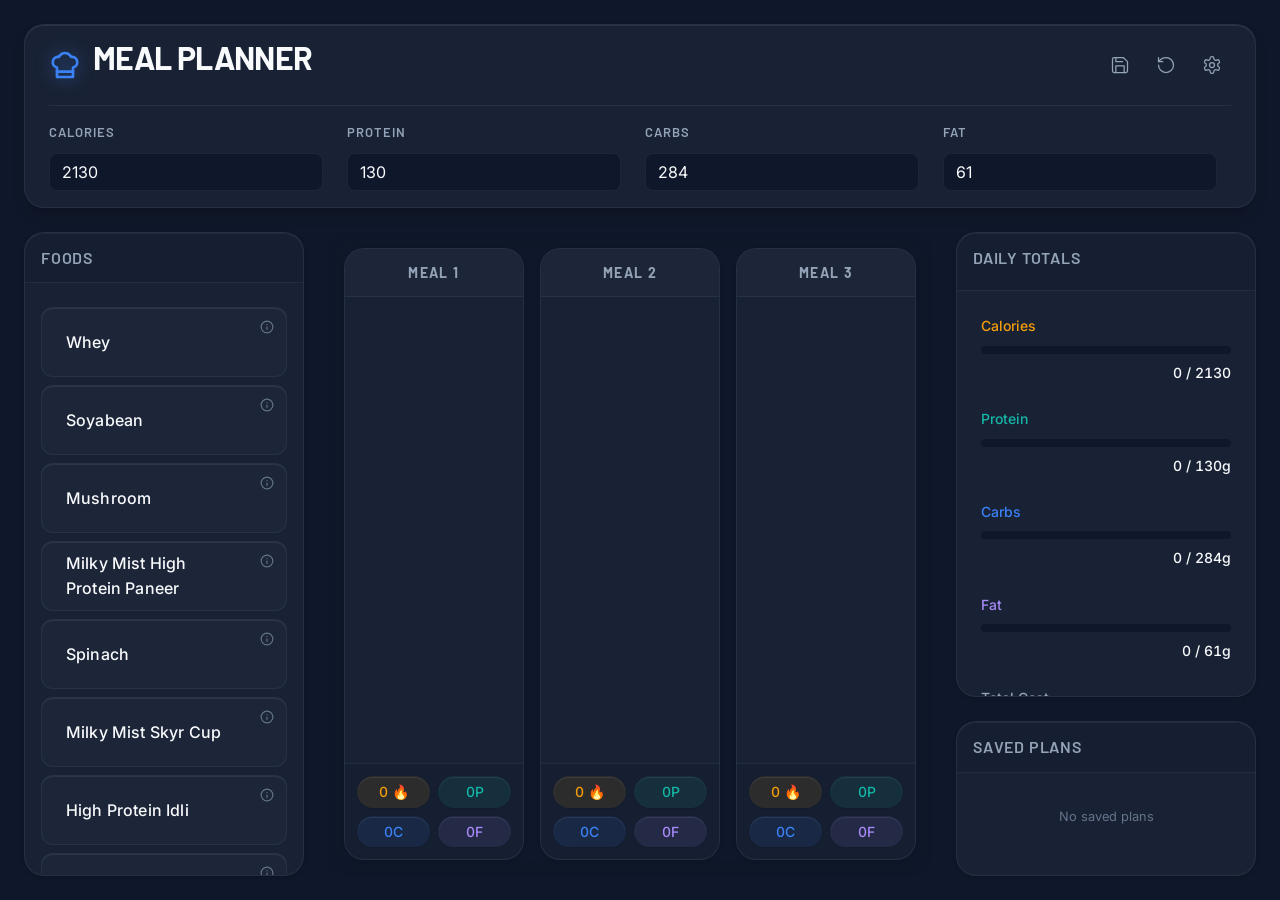
==== index.html @ 337a744b "Add meal 3 layout and update foods with packaging OCR (sweet corn, skyr, wheat pasta, mustard sauce," ====
<!DOCTYPE html>
<html lang="en">

<head>
    <meta charset="UTF-8">
    <meta name="viewport" content="width=device-width, initial-scale=1.0">
    <title>Meal Planner & Macro Tracker</title>
    <link rel="stylesheet" href="style.css?v=2">
    <link rel="preconnect" href="https://fonts.googleapis.com">
    <link rel="preconnect" href="https://fonts.gstatic.com" crossorigin>
    <link
        href="https://fonts.googleapis.com/css2?family=Barlow:wght@400;500;600;700&family=Inter:wght@400;500;600;700&display=swap"
        rel="stylesheet">
</head>

<body>
    <div class="app-container">
        <!-- Header / User Profile -->
        <header class="app-header">
            <div class="header-main">
                <div class="header-branding">
                    <svg class="header-icon" width="32" height="32" viewBox="0 0 24 24" fill="none" stroke="currentColor"
                        stroke-width="2" stroke-linecap="round" stroke-linejoin="round">
                        <path
                            d="M6 13.87A4 4 0 0 1 7.41 6a5.11 5.11 0 0 1 1.05-1.54 5 5 0 0 1 7.08 0A5.11 5.11 0 0 1 16.59 6 4 4 0 0 1 18 13.87V21H6Z">
                        </path>
                        <line x1="6" y1="17" x2="18" y2="17"></line>
                    </svg>
                    <h1>Meal Planner</h1>
                </div>
                <div class="header-actions">
                    <button id="btn-save-plan" class="icon-btn" aria-label="Save Plan" title="Save Plan">
                        <svg width="20" height="20" viewBox="0 0 24 24" fill="none" stroke="currentColor" stroke-width="1.5"
                            stroke-linecap="round" stroke-linejoin="round">
                            <path d="M19 21H5a2 2 0 0 1-2-2V5a2 2 0 0 1 2-2h11l5 5v11a2 2 0 0 1-2 2z"></path>
                            <polyline points="17 21 17 13 7 13 7 21"></polyline>
                            <polyline points="7 3 7 8 15 8"></polyline>
                        </svg>
                    </button>
                    <button id="btn-reset" class="icon-btn danger-icon-btn" aria-label="Reset Planner"
                        title="Reset Planner">
                        <svg width="20" height="20" viewBox="0 0 24 24" fill="none" stroke="currentColor"
                            stroke-width="1.5" stroke-linecap="round" stroke-linejoin="round">
                            <path d="M3 12a9 9 0 1 0 9-9 9.75 9.75 0 0 0-6.74 2.74L3 8"></path>
                            <path d="M3 3v5h5"></path>
                        </svg>
                    </button>
                    <button id="toggle-settings" class="icon-btn" aria-label="Toggle Settings">
                        <svg width="20" height="20" viewBox="0 0 24 24" fill="none" stroke="currentColor"
                            stroke-width="1.5">
                            <path
                                d="M12.22 2h-.44a2 2 0 0 0-2 2v.18a2 2 0 0 1-1 1.73l-.43.25a2 2 0 0 1-2 0l-.15-.08a2 2 0 0 0-2.73.73l-.22.38a2 2 0 0 0 .73 2.73l.15.1a2 2 0 0 1 1 1.72v.51a2 2 0 0 1-1 1.74l-.15.09a2 2 0 0 0-.73 2.73l.22.38a2 2 0 0 0 2.73.73l.15-.08a2 2 0 0 1 2 0l.43.25a2 2 0 0 1 1 1.73V20a2 2 0 0 0 2 2h.44a2 2 0 0 0 2-2v-.18a2 2 0 0 1 1-1.73l.43-.25a2 2 0 0 1 2 0l.15.08a2 2 0 0 0 2.73-.73l.22-.38a2 2 0 0 0-.73-2.73l-.15-.1a2 2 0 0 1-1-1.72v-.51a2 2 0 0 1 1-1.74l.15-.09a2 2 0 0 0 .73-2.73l-.22-.38a2 2 0 0 0-2.73-.73l-.15.08a2 2 0 0 1-2 0l-.43-.25a2 2 0 0 1-1-1.73V4a2 2 0 0 0-2-2z">
                            </path>
                            <circle cx="12" cy="12" r="3"></circle>
                        </svg>
                    </button>
                </div>
            </div>

            <div id="settings-panel" class="settings-panel hidden">
                <div class="settings-grid">
                    <div class="input-group">
                        <label>Weight (kg)</label>
                        <input type="number" id="user-weight" value="86">
                    </div>
                    <div class="input-group">
                        <label>Height (cm)</label>
                        <input type="number" id="user-height" value="172">
                    </div>
                    <div class="input-group">
                        <label>Age</label>
                        <input type="number" id="user-age" value="30">
                    </div>
                    <div class="input-group">
                        <label>Gender</label>
                        <select id="user-gender">
                            <option value="male">Male</option>
                            <option value="female">Female</option>
                        </select>
                    </div>
                    <div class="input-group">
                        <label>Activity</label>
                        <select id="user-activity">
                            <option value="1.2">Sedentary</option>
                            <option value="1.375">Light Active</option>
                            <option value="1.55">Mod Active</option>
                            <option value="1.725">Very Active</option>
                        </select>
                    </div>
                    <div class="input-group">
                        <label>Goal</label>
                        <select id="user-goal">
                            <option value="cut">Cut (-500)</option>
                            <option value="maintain">Maintain</option>
                            <option value="bulk">Bulk (+300)</option>
                        </select>
                    </div>
                    <button id="btn-calculate" class="action-btn">Calculate Macros</button>
                </div>
            </div>

            <div class="user-inputs">
                <div class="input-group">
                    <label>Calories</label>
                    <input type="number" id="goal-calories" value="2130">
                </div>
                <div class="input-group">
                    <label>Protein</label>
                    <input type="number" id="goal-protein" value="130">
                </div>
                <div class="input-group">
                    <label>Carbs</label>
                    <input type="number" id="goal-carbs" value="284">
                </div>
                <div class="input-group">
                    <label>Fat</label>
                    <input type="number" id="goal-fat" value="61">
                </div>
            </div>
        </header>

        <!-- Main Content -->
        <main class="main-layout">
            <!-- Food List (Left) -->
            <section class="panel food-list-panel">
                <h2>Foods</h2>
                <div id="food-list" class="food-list-container">
                    <!-- Food items injected here -->
                </div>
            </section>

            <!-- Meal Planner (Center) -->
            <section class="panel meal-planner-panel">
                <div class="meal-column" data-meal="meal1">
                    <h3>Meal 1</h3>
                    <div class="meal-items" id="meal-meal1"></div>
                    <div class="meal-totals" id="total-meal1">
                        <span>0 kcal</span>
                    </div>
                </div>
                <div class="meal-column" data-meal="meal2">
                    <h3>Meal 2</h3>
                    <div class="meal-items" id="meal-meal2"></div>
                    <div class="meal-totals" id="total-meal2">
                        <span>0 kcal</span>
                    </div>
                </div>
                <div class="meal-column" data-meal="meal3">
                    <h3>Meal 3</h3>
                    <div class="meal-items" id="meal-meal3"></div>
                    <div class="meal-totals" id="total-meal3">
                        <span>0 kcal</span>
                    </div>
                </div>
            </section>

            <!-- Right Sidebar: Totals & Saved Plans -->
            <div class="right-panel-column">
                <!-- Totals (Upper 75%) -->
                <section class="panel totals-panel">
                    <div class="panel-header-row">
                        <h2>Daily Totals</h2>
                    </div>
                    <div class="daily-summary">
                        <div class="macro-row" id="summary-calories">
                            <span class="label">Calories</span>
                            <div class="progress-bar-bg">
                                <div class="progress-bar-fill"></div>
                            </div>
                            <span class="value">0 / 2000</span>
                        </div>
                        <div class="macro-row" id="summary-protein">
                            <span class="label">Protein</span>
                            <div class="progress-bar-bg">
                                <div class="progress-bar-fill"></div>
                            </div>
                            <span class="value">0 / 150g</span>
                        </div>
                        <div class="macro-row" id="summary-carbs">
                            <span class="label">Carbs</span>
                            <div class="progress-bar-bg">
                                <div class="progress-bar-fill"></div>
                            </div>
                            <span class="value">0 / 200g</span>
                        </div>
                        <div class="macro-row" id="summary-fat">
                            <span class="label">Fat</span>
                            <div class="progress-bar-bg">
                                <div class="progress-bar-fill"></div>
                            </div>
                            <span class="value">0 / 65g</span>
                        </div>
                        <div class="macro-row" id="summary-price">
                            <span class="label">Total Cost</span>
                            <span class="value" id="summary-price-value">₹0</span>
                        </div>
                    </div>
                </section>

                <!-- Saved Plans (Lower 25%) -->
                <section class="panel saved-plans-panel">
                    <h2>Saved Plans</h2>
                    <div id="saved-plans-list" class="saved-plans-list">
                        <!-- Plans injected here -->
                    </div>
                </section>
            </div>
        </main>
    </div>

    <!-- Drag Image (Hidden) -->
    <div id="drag-ghost" class="drag-ghost"></div>

    <!-- Save Plan Modal -->
    <div id="save-modal" class="modal-overlay hidden">
        <div class="modal-content">
            <h3>Save Meal Plan</h3>
            <div class="input-group">
                <label for="plan-name-input">Plan Name</label>
                <input type="text" id="plan-name-input" placeholder="e.g. Bulking Day 1">
            </div>
            <div class="modal-actions">
                <button id="btn-cancel-save" class="icon-btn">Cancel</button>
                <button id="btn-confirm-save" class="action-btn">Save</button>
            </div>
        </div>
    </div>
    
    <!-- Confirmation Modal -->
    <div id="confirm-modal" class="modal-overlay hidden">
        <div class="modal-content">
            <h3>Confirm Action</h3>
            <p id="confirm-message" style="color: var(--text-secondary); margin-bottom: var(--space-2);">Are you sure?</p>
            <div class="modal-actions">
                <button id="btn-cancel-confirm" class="icon-btn">Cancel</button>
                <button id="btn-do-confirm" class="action-btn" style="background: var(--danger);">Yes, Proceed</button>
            </div>
        </div>
    </div>

    <script src="app.js?v=2"></script>
</body>

</html>
---- style.css ----
:root {
    /* Color System - Cool Dark Palette (Slate) */
    --bg-main: #0F172A;
    --bg-surface: rgba(30, 41, 59, 0.7);
    /* Transparent Surface */
    --bg-surface-hover: rgba(51, 65, 85, 0.8);
    --bg-element: rgba(51, 65, 85, 0.5);
    --bg-glass: rgba(15, 23, 42, 0.6);
    /* For backdrops */

    /* Borders & Bevels */
    --border-subtle: rgba(148, 163, 184, 0.1);
        /* Slightly increased visibility */
    /* Very subtle */
    --border-highlight: rgba(255, 255, 255, 0.08);
    /* Top edge light */
    --border-focus: #3B82F6;

    /* Text */
    --text-primary: #F8FAFC;
        /* Off-white for comfort */
        --text-secondary: #94A3B8;
        /* Softened gray */
    --text-tertiary: #64748B;

    /* Semantic Macros */
    --macro-cal: #F59E0B;
    --macro-cal-bg: rgba(245, 158, 11, 0.1);
    --macro-pro: #14B8A6;
    --macro-pro-bg: rgba(20, 184, 166, 0.1);
    --macro-carb: #3B82F6;
    --macro-carb-bg: rgba(59, 130, 246, 0.1);
    --macro-fat: #A78BFA;
    --macro-fat-bg: rgba(167, 139, 250, 0.1);

    /* Actions */
    --accent-primary: #3B82F6;
    --accent-hover: #60A5FA;
    --danger: #EF4444;
    --danger-bg: rgba(239, 68, 68, 0.15);

    /* Typography */
    --font-heading: 'Barlow', system-ui, -apple-system, sans-serif;
        --font-body: 'Inter', system-ui, -apple-system, sans-serif;
    
    /* Typography Scale - Mobile First (Base 16px) */
        --font-size-3xs: 0.625rem;
        /* 10px */
        --font-size-2xs: 0.75rem;
        /* 12px */
        --font-size-xs: 0.8125rem;
            /* 13px */
        --font-size-sm: 0.875rem;
        /* 14px */
        --font-size-base: 1rem;
        /* 16px - Standard Body */
        --font-size-lg: 1.125rem;
        /* 18px */
        --font-size-xl: 1.25rem;
            /* 20px */
            --font-size-2xl: 1.5rem;
        /* 24px */
        --font-size-3xl: 2rem;
        /* 32px */
        --font-size-4xl: 2.5rem;
            /* 40px */
        --font-size-5xl: 3rem;
            /* 48px */

    --font-weight-regular: 400;
    --font-weight-medium: 500;
    --font-weight-bold: 600;
    --font-weight-black: 700;
    
        --lh-tight: 1.1;
        --lh-normal: 1.5;
        --lh-relaxed: 1.6;

    /* Shapes */
    --radius-sm: 8px;
    --radius-md: 12px;
    --radius-lg: 20px;
    --radius-pill: 9999px;

    /* Spacing */
    --space-1: 4px;
    --space-2: 8px;
    --space-3: 16px;
    --space-4: 24px;
    --space-5: 32px;

    /* Shadows (Modern & Soft) */
    --shadow-inner: inset 0 1px 0 0 var(--border-highlight);
    --shadow-sm: 0 2px 4px rgba(0, 0, 0, 0.1), 0 1px 2px rgba(0, 0, 0, 0.1);
    --shadow-md: 0 8px 16px -4px rgba(0, 0, 0, 0.2), 0 4px 6px -2px rgba(0, 0, 0, 0.1);
    --shadow-lg: 0 20px 40px -8px rgba(0, 0, 0, 0.3), 0 12px 20px -8px rgba(0, 0, 0, 0.2);
    --shadow-float: 0 24px 48px -12px rgba(0, 0, 0, 0.4);

    /* Elevation Levels */
    --elevation-1: 0 4px 6px -1px rgba(0, 0, 0, 0.1), 0 2px 4px -1px rgba(0, 0, 0, 0.06);
    --elevation-2: 0 10px 15px -3px rgba(0, 0, 0, 0.1), 0 4px 6px -2px rgba(0, 0, 0, 0.05);

    --glow-pro: 0 0 20px rgba(20, 184, 166, 0.15);
}

/* Base Reset & Setup */
* {
    box-sizing: border-box;
    margin: 0;
    padding: 0;
}

body {
    font-family: var(--font-body);
    background-color: var(--bg-main);
    color: var(--text-primary);
    line-height: var(--lh-relaxed);
    font-size: var(--font-size-base);
        /* Updated to 16px base */
    -webkit-font-smoothing: antialiased;
    height: 100vh;
    overflow: hidden;
    text-rendering: optimizeLegibility;
}

h1,
h2,
h3,
h4,
h5,
h6 {
    font-family: var(--font-heading);
    line-height: var(--lh-tight);
    color: var(--text-primary);
    margin-bottom: 0.5em;
    }
    
    h1 {
        font-size: var(--font-size-4xl);
    }
    
    h2 {
        font-size: var(--font-size-3xl);
    }
    
    h3 {
        font-size: var(--font-size-2xl);
    }
    
    h4 {
        font-size: var(--font-size-xl);
    }
    
    h5 {
        font-size: var(--font-size-lg);
    }
    
    h6 {
        font-size: var(--font-size-base);
}
/* App Layout */
.app-container {
    display: flex;
    flex-direction: column;
    height: 100%;
    max-width: 1600px;
    margin: 0 auto;
    padding: var(--space-4);
    gap: var(--space-4);
}

/* Header */
.app-header {
    background: var(--bg-surface);
    backdrop-filter: blur(12px);
    -webkit-backdrop-filter: blur(12px);
    padding: var(--space-3) var(--space-4);
    border-radius: var(--radius-lg);
    border: 1px solid var(--border-subtle);
    box-shadow: var(--shadow-inner), var(--shadow-md);
    display: flex;
    flex-direction: column;
    gap: var(--space-3);
    position: relative;
    z-index: 10;
}

.header-main {
    display: flex;
    justify-content: space-between;
    align-items: center;
}

.header-branding {
    display: flex;
    align-items: center;
    gap: 12px;
}

.header-icon {
    color: var(--accent-primary);
    filter: drop-shadow(0 0 8px rgba(59, 130, 246, 0.5));
}
.header-main h1 {
    font-size: var(--font-size-3xl);
        font-weight: var(--font-weight-black);
    color: var(--text-primary);
    letter-spacing: -0.02em;
    line-height: 1;
    text-transform: uppercase;
    /* Optional: adds to the "confident" feel */
}

.header-actions {
    display: flex;
    gap: var(--space-2);
    align-items: center;
}

/* Inputs & Forms */
.user-inputs {
    display: flex;
    gap: var(--space-4);
    flex-wrap: wrap;
    padding-top: var(--space-3);
    border-top: 1px solid var(--border-subtle);
}

.input-group {
    display: flex;
    flex-direction: column;
    gap: 6px;
}

.input-group label {
    font-size: var(--font-size-xs);
        font-family: var(--font-heading);
    text-transform: uppercase;
    letter-spacing: 0.08em;
    color: var(--text-secondary);
    font-weight: var(--font-weight-bold);
    margin-bottom: 4px;
}

.input-group input,
.input-group select {
    background: var(--bg-main);
    border: 1px solid var(--border-subtle);
    color: var(--text-primary);
    padding: 8px 12px;
    border-radius: var(--radius-sm);
    font-size: var(--font-size-base);
        /* Better for touch targets */
    font-family: inherit;
    transition: all 0.2s ease;
    min-width: 110px;
}

.input-group input:focus,
.input-group select:focus {
    outline: none;
    border-color: var(--accent-primary);
    box-shadow: 0 0 0 2px rgba(59, 130, 246, 0.2);
}

/* Buttons */
.action-btn {
    background: var(--accent-primary);
    color: white;
    border: none;
    padding: 8px 16px;
    border-radius: var(--radius-sm);
    font-weight: 500;
    font-size: var(--font-size-sm);
    cursor: pointer;
    transition: background 0.2s;
    height: 36px;
}

.action-btn:hover {
    background: var(--accent-hover);
}

.icon-btn {
    background: transparent;
    border: 1px solid transparent;
    color: var(--text-secondary);
    cursor: pointer;
    padding: 8px;
    border-radius: var(--radius-md);
    transition: all 0.2s;
    display: flex;
    align-items: center;
    justify-content: center;
}

.icon-btn:hover {
    background: var(--bg-element);
    color: var(--text-primary);
}

.danger-icon-btn:hover {
    color: var(--danger);
    background: var(--danger-bg);
}

/* Settings Panel */
.settings-panel {
    background: var(--bg-surface);
    padding: var(--space-4);
    border-radius: var(--radius-md);
    border: 1px solid var(--border-subtle);
    margin-top: var(--space-2);
}

.settings-panel.hidden {
    display: none;
}

.settings-grid {
    display: flex;
    gap: var(--space-4);
    flex-wrap: wrap;
    align-items: flex-end;
}

/* Main Layout Grid */
.main-layout {
    display: grid;
    grid-template-columns: 280px 1fr 300px;
    gap: var(--space-4);
    flex: 1;
    min-height: 0;
}

.right-panel-column {
    display: grid;
    grid-template-rows: 3fr 1fr;
    gap: var(--space-4);
    height: 100%;
    min-height: 0;
}

/* Common Panel Style */
.panel {
    background: var(--bg-surface);
    backdrop-filter: blur(8px);
    -webkit-backdrop-filter: blur(8px);
    border-radius: var(--radius-lg);
    border: 1px solid var(--border-subtle);
    display: flex;
    flex-direction: column;
    overflow: hidden;
    box-shadow: var(--shadow-inner), var(--shadow-sm);
    transition: transform 0.3s cubic-bezier(0.4, 0, 0.2, 1);
}

.panel h2 {
    font-family: var(--font-heading);
    font-size: var(--font-size-sm);
        /* Keep small for panel headers or bump to base? base feels better */
            font-size: var(--font-size-base);
    text-transform: uppercase;
    letter-spacing: 0.05em;
    font-weight: var(--font-weight-bold);
    color: var(--text-secondary);
    padding: var(--space-3);
    border-bottom: 1px solid var(--border-subtle);
    background: rgba(15, 23, 42, 0.3);
    /* Subtle dark wash */
}

/* Food List (Left) */
.food-list-container {
    padding: var(--space-3);
    overflow-y: auto;
    display: flex;
    flex-direction: column;
    gap: var(--space-2);
}

.food-item {
    background: var(--bg-element);
    padding: 12px;
    border-radius: var(--radius-md);
    cursor: grab;
    transition: all 0.2s ease;
    border: 1px solid var(--border-subtle);
    box-shadow: var(--shadow-inner);
    user-select: none;
    position: relative;
        min-height: 70px;
        /* Sufficient height for top/bottom corner elements */
    display: flex;
    flex-direction: column;
    justify-content: center;
}

.food-item:hover {
    background: var(--bg-surface-hover);
    /* transform: translateY(-2px); REMOVED to prevent z-index flicker loop */
    box-shadow: var(--elevation-1);
    border-color: rgba(255, 255, 255, 0.1);
}

.food-item.tinted-blue {
    background: #006FFF;
    border-color: #006FFF;
}

.food-item.tinted-blue .food-item-name {
    color: white;
}

.food-item.tinted-blue .food-info-btn-abs {
    color: white;
}

.food-item-name {
    font-family: var(--font-body);
    font-weight: var(--font-weight-medium);
    color: var(--text-primary);
    font-size: var(--font-size-base);
        padding-right: 30px;
        /* Space for info button */
        margin-bottom: auto;
        /* Push down content if needed, but we use absolute for bottom-right */
        letter-spacing: 0.01em;
    }
        .food-usage-chip-abs {
            position: absolute;
            bottom: 8px;
            right: 8px;
            font-size: var(--font-size-2xs);
            color: var(--text-secondary);
            font-weight: 500;
        }
    
        .food-info-btn-abs {
            position: absolute;
            top: 8px;
            right: 8px;
            background: none;
            border: none;
            cursor: pointer;
    color: var(--text-tertiary);
    padding: 4px;
        border-radius: var(--radius-sm);
        display: flex;
        align-items: center;
        justify-content: center;
        transition: color 0.2s ease, background 0.2s ease;
    }
    
    .food-info-btn-abs:hover {
        color: var(--text-primary);
        background: var(--bg-surface-active);
}

/* Meal Planner (Center) */
.meal-planner-panel {
    display: grid;
    grid-template-columns: repeat(3, 1fr);
    padding: var(--space-3);
    gap: var(--space-3);
    background: transparent;
    border: none;
    box-shadow: none;
    overflow-x: hidden;
}

.meal-column {
    background: var(--bg-surface);
    border-radius: var(--radius-lg);
    border: 1px solid var(--border-subtle);
    display: flex;
    flex-direction: column;
    overflow: hidden;
    box-shadow: var(--shadow-sm);
    min-width: 0;
        /* Fit in view */
        flex-shrink: 1;
}

/* Specific Border Accents for Columns (Optional subtle header tints) */
.meal-column h3 {
    padding: var(--space-3);
    font-family: var(--font-heading);
    font-size: var(--font-size-sm);
        font-weight: var(--font-weight-black);
        letter-spacing: 0.1em;
    text-transform: uppercase;
    text-align: center;
    background: var(--bg-surface);
    border-bottom: 1px solid var(--border-subtle);
    color: var(--text-secondary);
    /* Slightly softer than primary for labels */
}

.meal-items {
    flex: 1;
    padding: var(--space-3);
    overflow-y: auto;
    display: flex;
    flex-direction: column;
    gap: 12px;
    min-height: 100px;
}

.meal-items.drag-over {
    background: rgba(59, 130, 246, 0.05);
    box-shadow: inset 0 0 0 2px var(--macro-carb);
}

/* Meal Food Card */
.meal-food-card {
    background: var(--bg-element);
    border: 1px solid var(--border-subtle);
    padding: 10px;
        /* Reduced from 16px */
    border-radius: var(--radius-md);
    position: relative;
    box-shadow: var(--shadow-inner);
    transition: all 0.2s cubic-bezier(0.4, 0, 0.2, 1);
    backdrop-filter: blur(4px);
    display: flex;
    flex-direction: column;
    gap: 6px;
        /* Reduced from 12px */
        /* Increased overall height by approx 25% via spacing */
    }
    
                                /* Row 1: Name */
                                .meal-food-name-row {
                                    width: 100%;
                                    margin-bottom: 2px;
                                }
                
                                .meal-food-name {
                                    font-size: var(--font-size-base);
                                    /* was 0.95rem */
                                    font-weight: 500;
                                    color: var(--text-primary);
                                    white-space: normal;
                                    line-height: 1.3;
                                    display: block;
                                }
                
                                /* Row 2: Quantity & Actions */
                                .meal-food-quantity-row {
                                    display: flex;
                                    align-items: center;
                                    gap: 6px;
                                    width: 100%;
                                }

                                .meal-food-input-group {
                                    display: flex;
                                    align-items: center;
                                    gap: 6px;
                                    background: rgba(0, 0, 0, 0.2);
                                    padding: 4px 8px;
                                    border-radius: var(--radius-sm);
                                    border: 1px solid var(--border-subtle);
                                    flex: 4; /* 40% */
                                }

                                .meal-food-quantity-row .icon-btn {
                                    flex: 2; /* 20% */
                                    display: flex;
                                    justify-content: center;
                                    background: rgba(255, 255, 255, 0.03);
                                    border: 1px solid transparent;
                                    padding: 6px;
                                    border-radius: var(--radius-sm);
                                }

                                .meal-food-quantity-row .icon-btn:hover {
                                    background: var(--bg-surface-hover);
                                    border-color: var(--border-highlight);
                                    color: var(--text-primary);
                                }

                                .meal-food-quantity-row .danger-icon-btn:hover {
                                    background: var(--danger-bg);
                                    border-color: var(--danger);
                                    color: var(--danger);
                                }
    
                                                                .meal-food-input-group input {
                                                                    width: 100%;
                                                                    background: transparent;
                                                                    border: none;
        color: var(--text-primary);
        font-size: var(--font-size-sm);
            /* was 0.9rem */
            text-align: right;
            font-weight: var(--font-weight-medium);
            padding: 2px;
        }
        
        .meal-food-input-group input:focus {
            outline: none;
        }
        
        .unit-label {
            font-size: var(--font-size-2xs);
            /* was 0.75rem */
            color: var(--text-tertiary);
            font-weight: 600;
        }

                                
                                                                .meal-food-input-group input {
                                                                    width: 70px;
                                                                    /* Fixed width/min-width might be good */
                                                                    background: rgba(0, 0, 0, 0.2);
                                                                    border: 1px solid transparent;
                                                                    box-shadow: inset 0 1px 2px rgba(0, 0, 0, 0.2);
                                                                    color: var(--text-primary);
    padding: 6px 8px;
        border-radius: var(--radius-sm);
    font-size: var(--font-size-sm);
        /* was 0.9rem */
        /* Decreased from 1.1rem by roughly 20% */
        text-align: right;
        font-weight: var(--font-weight-medium);
    }
    
    .unit-label {
        font-size: var(--font-size-2xs);
            /* was 0.7rem */
        color: var(--text-secondary);
        width: 10px;
}

.meal-food-card:hover {
    border-color: rgba(255, 255, 255, 0.1);
    /* transform: translateY(-3px) scale(1.01); REMOVED to prevent z-index flicker loop */
    box-shadow: var(--elevation-2);
    background: var(--bg-surface-hover);
    z-index: 2;
}

.split-day-btn {
    position: absolute;
    top: 8px;
    right: 8px;
    width: 12px;
    height: 12px;
    border-radius: 50%;
    border: 2px solid var(--text-tertiary);
    background: transparent;
    cursor: pointer;
    padding: 0;
    transition: all 0.2s ease;
    z-index: 2;
}

.split-day-btn.active {
    background: var(--macro-cal);
    border-color: var(--macro-cal);
}

.split-day-btn:hover {
    transform: scale(1.2);
}

.buy-btn {
    position: absolute;
    top: 8px;
    right: 26px;
    width: 12px;
    height: 12px;
    border-radius: 50%;
    border: 2px solid var(--text-tertiary);
    background: transparent;
    cursor: pointer;
    padding: 0;
    transition: all 0.2s ease;
    z-index: 2;
}

.buy-btn.active {
    background: var(--danger);
    border-color: var(--danger);
}

.buy-btn:hover {
    transform: scale(1.2);
}

.meal-food-header {
    display: flex;
    justify-content: space-between;
    align-items: center;
        margin-bottom: 0;
        /* Compact */
}

.meal-food-name {
    font-size: var(--font-size-sm);
    font-weight: var(--font-weight-regular);
    color: var(--text-primary);
    margin-right: 8px;
    line-height: 1.3;
}

.remove-btn {
    background: transparent;
    border: none;
    color: var(--text-tertiary);
    cursor: pointer;
    font-size: 1rem;
    padding: 2px;
    border-radius: 4px;
    transition: color 0.2s;
}

.remove-btn:hover {
    color: var(--danger);
    background: var(--danger-bg);
}

.meal-food-inputs {
    display: flex;
    align-items: center;
    gap: 8px;
    margin-bottom: 0;
}

.meal-food-inputs input {
    width: 60px;
    background: rgba(0, 0, 0, 0.2);
    /* Recessed look */
    border: 1px solid transparent;
    /* No border initially */
    box-shadow: inset 0 1px 2px rgba(0, 0, 0, 0.2);
    color: var(--text-primary);
    padding: 4px 8px;
    border-radius: var(--radius-sm);
    font-size: 0.8rem;
    text-align: right;
    font-weight: var(--font-weight-medium);
    font-variant-numeric: tabular-nums;
    font-feature-settings: "tnum";
        letter-spacing: 0.02em;
    transition: all 0.2s;
}

.meal-food-inputs input:focus {
    border-color: var(--border-focus);
    box-shadow: 0 0 0 2px rgba(59, 130, 246, 0.2);
}

/* Draggable Placeholder */
.placeholder {
    background: rgba(59, 130, 246, 0.1);
    border: 2px dashed var(--accent-primary);
    height: 60px;
    /* Approximate card height */
    margin-bottom: 8px;
    opacity: 0.5;
}
/* Meal Totals & Chips */
.meal-totals {
    padding: 12px;
    background: rgba(15, 23, 42, 0.3);
    /* Darker tint */
    border-top: 1px solid var(--border-subtle);
    display: grid;
    grid-template-columns: 1fr 1fr;
    gap: 8px;
    font-variant-numeric: tabular-nums;
        font-feature-settings: "tnum";
    }
    
    .meal-totals span {
        font-weight: var(--font-weight-bold);
        color: var(--text-secondary);
        font-size: var(--font-size-xs);
            /* was 0.8rem */
}

/* CHIPS */
.chip {
    padding: 4px 8px;
    border-radius: var(--radius-pill);
    font-size: var(--font-size-2xs);
        /* was 0.75rem */
    font-weight: var(--font-weight-medium);
    text-align: center;
    white-space: nowrap;
    display: flex;
    align-items: center;
    justify-content: center;
    line-height: 1.25;
    min-width: 0;
    /* Soft Bevel for Chips */
    box-shadow: var(--shadow-inner), 0 1px 2px rgba(0, 0, 0, 0.1);
    font-variant-numeric: tabular-nums;
    border: 1px solid transparent;
}

.meal-totals .chip {
    font-size: var(--font-size-sm);
        /* was 0.9rem */
    /* 20% increased from 0.75rem */
    padding: 6px 4px;
    width: 100%;
}
/* Panel Header Row (for Save Button alignment) */
.panel-header-row {
    display: flex;
    justify-content: space-between;
    align-items: center;
    border-bottom: 1px solid var(--border-subtle);
    background: rgba(15, 23, 42, 0.3);
}

.panel-header-row h2 {
    border-bottom: none;
    background: transparent;
    flex: 1;
}

.panel-header-row .icon-btn {
    margin-right: var(--space-3);
    color: var(--accent-primary);
}

.panel-header-row .icon-btn:hover {
    background: var(--accent-primary);
    color: white;
}

/* Saved Plans Section */
.saved-plans-divider {
    height: 1px;
    background: var(--border-subtle);
    margin: 0 var(--space-4);
}

.saved-plans-section {
    display: flex;
    flex-direction: column;
    flex: 1;
    min-height: 0;
    overflow: hidden;
}

.saved-plans-section h2 {
    font-size: var(--font-size-sm);
    text-transform: uppercase;
    letter-spacing: 0.05em;
    font-weight: var(--font-weight-bold);
    color: var(--text-secondary);
    padding: var(--space-3);
    border-bottom: 1px solid var(--border-subtle);
    background: rgba(15, 23, 42, 0.3);
}

.saved-plans-list {
    padding: var(--space-3);
    overflow-y: auto;
    display: flex;
    flex-direction: column;
    gap: 8px;
    flex: 1;
}

/* Plan Card */
.plan-card {
    background: var(--bg-element);
    padding: 10px;
    border-radius: var(--radius-md);
    cursor: pointer;
    transition: all 0.2s ease;
    border: 1px solid var(--border-subtle);
    box-shadow: var(--shadow-inner);
    display: flex;
    justify-content: space-between;
    align-items: center;
}

.plan-card:hover {
    background: var(--bg-surface-hover);
    /* transform: translateY(-2px); REMOVED to prevent z-index flicker loop */
    box-shadow: var(--elevation-1);
    border-color: var(--accent-primary);
}

.plan-info {
    display: flex;
    flex-direction: column;
    gap: 2px;
}

.plan-name {
    font-size: var(--font-size-sm);
    font-weight: 500;
    color: var(--text-primary);
}

.plan-date {
    font-size: var(--font-size-xs);
        /* was 0.7rem */
    color: var(--text-tertiary);
}

.plan-actions {
    display: flex;
    align-items: center;
    gap: 4px;
}
.meal-food-stats {
    display: grid;
    grid-template-columns: 1fr 1fr;
    gap: 8px;
    margin-top: 8px;
}

/* Semantic Chips */
.chip-cal {
    background-color: var(--macro-cal-bg);
    color: var(--macro-cal);
}

.chip-pro {
    background-color: var(--macro-pro-bg);
    color: var(--macro-pro);
}

.chip-carb {
    background-color: var(--macro-carb-bg);
    color: var(--macro-carb);
}

.chip-fat {
    background-color: var(--macro-fat-bg);
    color: var(--macro-fat);
}

/* Totals Panel (Right) */
/* Totals Panel (Right) */
.daily-summary {
    padding: var(--space-4);
    display: flex;
    flex-direction: column;
    gap: var(--space-4);
}

.macro-row {
    display: flex;
    flex-direction: column;
    gap: 8px;
}

.macro-row .label {
    font-size: var(--font-size-sm);
    font-weight: 500;
    color: var(--text-secondary);
    display: flex;
    justify-content: space-between;
}

.progress-bar-bg {
    height: 8px;
    background: var(--bg-main);
    border-radius: 4px;
    border-radius: 4px;
    overflow: hidden;
}

.macro-row .value {
    font-family: var(--font-body);
    /* Or heading if preferred, but body is usually better for reading */
    font-weight: var(--font-weight-medium);
    font-variant-numeric: tabular-nums;
    font-feature-settings: "tnum";
    color: var(--text-primary);
    font-size: var(--font-size-sm);
    text-align: right;
    min-width: 80px;
    /* alignment */
}
.progress-bar-fill {
    height: 100%;
    background: var(--text-primary);
    border-radius: 4px;
    transition: width 0.4s cubic-bezier(0.4, 0, 0.2, 1);
}

/* Macro Progress Colors */
#summary-calories .progress-bar-fill {
    background: var(--macro-cal);
}

#summary-protein .progress-bar-fill {
    background: var(--macro-pro);
}

#summary-carbs .progress-bar-fill {
    background: var(--macro-carb);
}

#summary-fat .progress-bar-fill {
    background: var(--macro-fat);
}

#summary-calories .label {
    color: var(--macro-cal);
}

#summary-protein .label {
    color: var(--macro-pro);
}

#summary-carbs .label {
    color: var(--macro-carb);
}

#summary-fat .label {
    color: var(--macro-fat);
}

/* Modal */
.modal-overlay {
    position: fixed;
    top: 0;
    left: 0;
    right: 0;
    bottom: 0;
    background: rgba(0, 0, 0, 0.7);
    backdrop-filter: blur(4px);
    display: flex;
    justify-content: center;
    align-items: center;
    z-index: 2000;
    opacity: 1;
    transition: opacity 0.2s;
}

.modal-overlay.hidden {
    opacity: 0;
    pointer-events: none;
}

/* Food Item Card */
.food-item {
    background: var(--bg-surface);
    border: 1px solid var(--border-subtle);
    padding: var(--space-4);
    border-radius: var(--radius-md);
    cursor: grab;
    transition: all 0.2s;
    display: flex;
    flex-direction: column;
    gap: var(--space-2);
    position: relative;
    /* For absolute positioning of info/weight */
}

.food-item:hover {
    border-color: var(--primary);
    transform: translateY(-2px);
    box-shadow: var(--shadow-sm);
}

.food-header {
    display: flex;
    justify-content: space-between;
    align-items: flex-start;
    padding-right: 24px;
    /* Space for info button */
}

.food-name {
    font-weight: 500;
    color: var(--text-primary);
    font-size: var(--font-size-base);
}

.food-calories {
    font-size: var(--font-size-sm);
    color: var(--text-secondary);
}

/* Info Button (Top Right) */
.info-btn {
    position: absolute;
    top: 8px;
    right: 8px;
    width: 24px;
    height: 24px;
    border-radius: 50%;
    background: var(--bg-subtle);
    color: var(--text-secondary);
    display: flex;
    align-items: center;
    justify-content: center;
    border: none;
    cursor: pointer;
    transition: all 0.2s;
    z-index: 2;
}

.info-btn:hover {
    background: var(--primary);
    color: white;
}

.info-btn svg {
    width: 14px;
    height: 14px;
}

/* Weight/Action (Bottom Right) */
.food-actions-bottom {
    display: flex;
    justify-content: flex-end;
    align-items: center;
    margin-top: auto;
    padding-top: var(--space-2);
}

.food-weight-input {
    width: 60px;
    padding: 4px;
    font-size: var(--font-size-sm);
    border: 1px solid var(--border-subtle);
    border-radius: var(--radius-sm);
    background: var(--bg-app);
    color: var(--text-primary);
    text-align: right;
}

/* Macro Popover */
/* Macro Popover (Global) */
.macro-popover {
    position: fixed;
    /* Fixed to viewport to avoid clipping/z-index issues */
    top: 0;
    left: 0;
    background: #1E293B;
    /* Solid high contrast background (Slate 800) */
    border: 1px solid var(--border-focus);
    /* Highlight border */
    border-radius: var(--radius-md);
    padding: 12px;
    /* Increased padding */
    box-shadow: var(--shadow-float);
    z-index: 9999;
    /* Highest Z-Index */
    width: 220px;
    /* Increased width */
    pointer-events: none;
    opacity: 0;
    transform: translateY(10px);
    transition: opacity 0.15s ease-out, transform 0.15s ease-out;
}

.macro-popover.visible {
    pointer-events: auto;
    opacity: 1;
    transform: translateY(0);
}

.macro-grid {
    display: grid;
    grid-template-columns: 1fr 1fr;
    gap: 8px;
    /* Increased gap */
}

/* Reusing .chip classes from global scope, ensuring they fit */
.macro-popover .chip {
    font-size: var(--font-size-sm);
        /* was 0.9rem */
    /* Larger text */
    padding: 6px;
    /* Larger chips */
    width: 100%;
    justify-content: center;
    font-weight: 600;
}
.modal-content {
    background: var(--bg-surface);
    border: 1px solid var(--border-subtle);
    padding: var(--space-4);
    border-radius: var(--radius-lg);
    box-shadow: var(--shadow-float);
    width: 100%;
    max-width: 400px;
    display: flex;
    flex-direction: column;
    gap: var(--space-4);
    transform: translateY(0);
    transition: transform 0.2s cubic-bezier(0.4, 0, 0.2, 1);
}

.modal-overlay.hidden .modal-content {
    transform: translateY(20px);
}

.modal-content h3 {
    font-size: var(--font-size-lg);
    font-weight: 600;
    color: var(--text-primary);
}

.modal-actions {
    display: flex;
    justify-content: flex-end;
    gap: var(--space-2);
}
.value.exceeded {
    color: var(--danger);
}

.progress-bar-fill.exceeded {
    background: var(--danger) !important;
}

/* Scrollbars */
::-webkit-scrollbar {
    width: 8px;
    height: 8px;
}

::-webkit-scrollbar-track {
    background: transparent;
}

::-webkit-scrollbar-thumb {
    background: var(--bg-element);
    border-radius: 4px;
}

::-webkit-scrollbar-thumb:hover {
    background: var(--text-secondary);
}

/* Drag Ghost */
.drag-ghost {
    position: fixed;
    top: -1000px;
    left: 0;
    background: var(--bg-surface);
    border: 1px solid var(--accent-primary);
    padding: 12px;
    border-radius: var(--radius-md);
    box-shadow: 0 20px 50px rgba(0, 0, 0, 0.5);
    /* Deep shadow */
    opacity: 0.95;
    z-index: 1000;
    pointer-events: none;
    font-weight: 600;
    color: var(--text-primary);
    width: 200px;
    backdrop-filter: blur(10px);
    transform: scale(1.05);
    /* Slight scale up */
}

/* Responsive Overrides */
@media (max-width: 1200px) {
    :root {
            /* Slightly reduce base size on intermediate screens if needed, or keep it standard */
            --font-size-base: 0.9375rem;
            /* 15px */
        }
    .meal-planner-panel {
        grid-template-columns: repeat(2, 1fr);
    }
}

@media (max-width: 900px) {
    :root {
            --font-size-base: 0.875rem;
            /* 14px on mobile to preserve space */
        }
    .main-layout {
        grid-template-columns: 1fr;
        grid-template-rows: auto auto auto;
        overflow-y: auto;
    }

    body {
        overflow: auto;
        height: auto;
    }

    .app-container {
        height: auto;
        min-height: 100vh;
    }

    .meal-planner-panel {
        display: flex;
        flex-direction: column;
    }
}

.meal-food-stats {
    display: grid;
    grid-template-columns: 1fr 1fr;
    gap: 4px;
    margin-top: 8px;
}
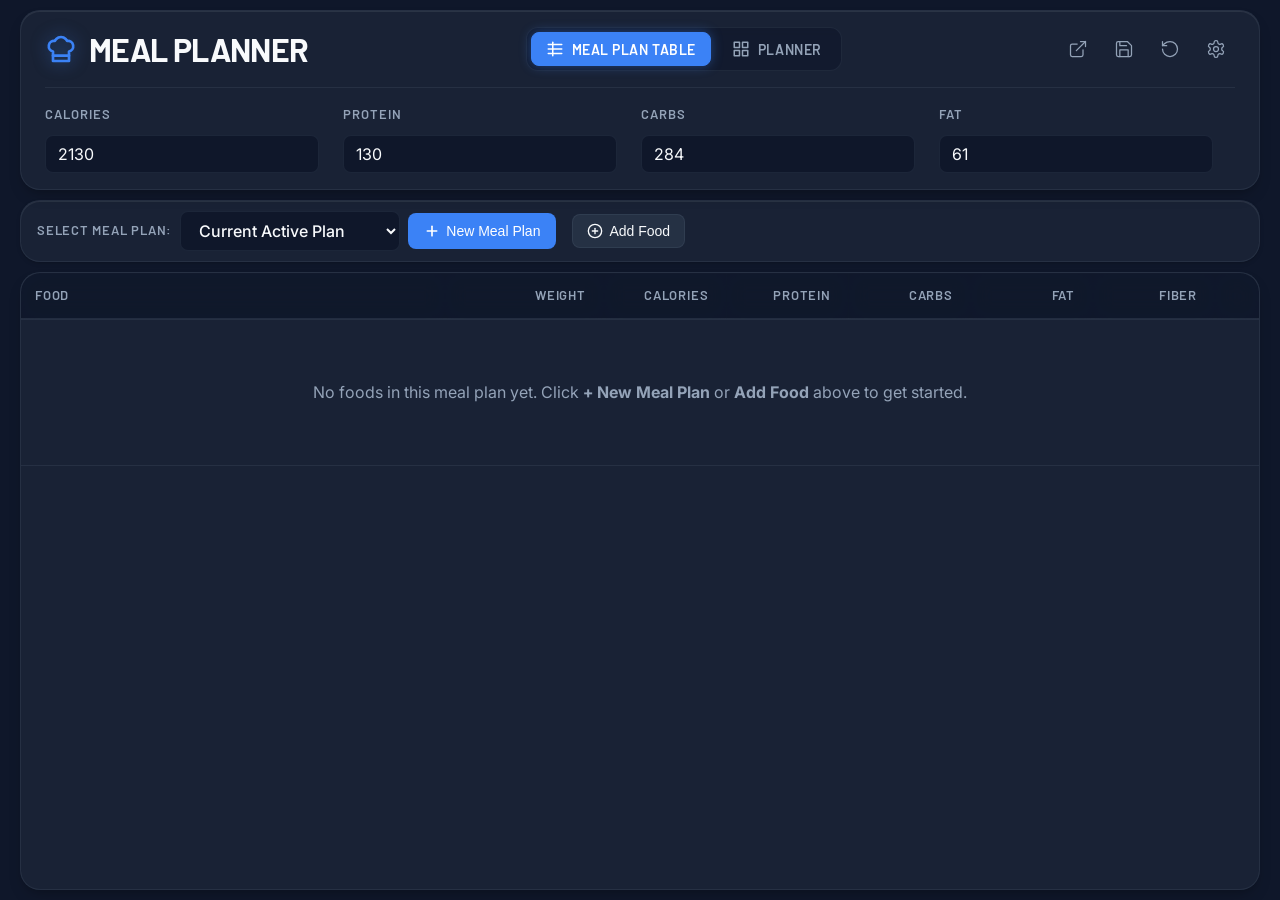
==== commit f39e2257: "Refactor meal plan table and CSS into modular directories, make table default tab, and clean redunda" ====
--- a/index.html
+++ b/index.html
@@ -5,7 +5,7 @@
     <meta charset="UTF-8">
     <meta name="viewport" content="width=device-width, initial-scale=1.0">
     <title>Meal Planner & Macro Tracker</title>
-    <link rel="stylesheet" href="style.css?v=2">
+    <link rel="stylesheet" href="styles/main.css?v=5">
     <link rel="preconnect" href="https://fonts.googleapis.com">
     <link rel="preconnect" href="https://fonts.gstatic.com" crossorigin>
     <link
@@ -13,7 +13,7 @@
         rel="stylesheet">
 </head>
 
-<body>
+<body class="table-page">
     <div class="app-container">
         <!-- Header / User Profile -->
         <header class="app-header">
@@ -28,7 +28,37 @@
                     </svg>
                     <h1>Meal Planner</h1>
                 </div>
+
+                <!-- Navigation Tabs (Meal Plan Table is First and Default) -->
+                <nav class="app-nav-tabs" aria-label="Main Navigation">
+                    <button type="button" id="tab-btn-table" class="nav-tab active" title="Meal Plan Table View">
+                        <svg width="18" height="18" viewBox="0 0 24 24" fill="none" stroke="currentColor" stroke-width="2" stroke-linecap="round" stroke-linejoin="round">
+                            <line x1="3" y1="6" x2="21" y2="6"></line>
+                            <line x1="3" y1="12" x2="21" y2="12"></line>
+                            <line x1="3" y1="18" x2="21" y2="18"></line>
+                            <line x1="9" y1="3" x2="9" y2="21"></line>
+                        </svg>
+                        <span>Meal Plan Table</span>
+                    </button>
+                    <button type="button" id="tab-btn-planner" class="nav-tab" title="Drag & Drop Board Planner">
+                        <svg width="18" height="18" viewBox="0 0 24 24" fill="none" stroke="currentColor" stroke-width="2" stroke-linecap="round" stroke-linejoin="round">
+                            <rect x="3" y="3" width="7" height="7"></rect>
+                            <rect x="14" y="3" width="7" height="7"></rect>
+                            <rect x="14" y="14" width="7" height="7"></rect>
+                            <rect x="3" y="14" width="7" height="7"></rect>
+                        </svg>
+                        <span>Planner</span>
+                    </button>
+                </nav>
+
                 <div class="header-actions">
+                    <a href="table/index.html" target="_blank" class="icon-btn" title="Open Meal Plan Table in New Window / Tab" aria-label="Open Table in New Window">
+                        <svg width="20" height="20" viewBox="0 0 24 24" fill="none" stroke="currentColor" stroke-width="1.5" stroke-linecap="round" stroke-linejoin="round">
+                            <path d="M18 13v6a2 2 0 0 1-2 2H5a2 2 0 0 1-2-2V8a2 2 0 0 1 2-2h6"></path>
+                            <polyline points="15 3 21 3 21 9"></polyline>
+                            <line x1="10" y1="14" x2="21" y2="3"></line>
+                        </svg>
+                    </a>
                     <button id="btn-save-plan" class="icon-btn" aria-label="Save Plan" title="Save Plan">
                         <svg width="20" height="20" viewBox="0 0 24 24" fill="none" stroke="currentColor" stroke-width="1.5"
                             stroke-linecap="round" stroke-linejoin="round">
@@ -119,93 +149,170 @@
             </div>
         </header>
 
-        <!-- Main Content -->
-        <main class="main-layout">
-            <!-- Food List (Left) -->
-            <section class="panel food-list-panel">
-                <h2>Foods</h2>
-                <div id="food-list" class="food-list-container">
-                    <!-- Food items injected here -->
-                </div>
-            </section>
-
-            <!-- Meal Planner (Center) -->
-            <section class="panel meal-planner-panel">
-                <div class="meal-column" data-meal="meal1">
-                    <h3>Meal 1</h3>
-                    <div class="meal-items" id="meal-meal1"></div>
-                    <div class="meal-totals" id="total-meal1">
-                        <span>0 kcal</span>
-                    </div>
-                </div>
-                <div class="meal-column" data-meal="meal2">
-                    <h3>Meal 2</h3>
-                    <div class="meal-items" id="meal-meal2"></div>
-                    <div class="meal-totals" id="total-meal2">
-                        <span>0 kcal</span>
-                    </div>
-                </div>
-                <div class="meal-column" data-meal="meal3">
-                    <h3>Meal 3</h3>
-                    <div class="meal-items" id="meal-meal3"></div>
-                    <div class="meal-totals" id="total-meal3">
-                        <span>0 kcal</span>
-                    </div>
-                </div>
-            </section>
-
-            <!-- Right Sidebar: Totals & Saved Plans -->
-            <div class="right-panel-column">
-                <!-- Totals (Upper 75%) -->
-                <section class="panel totals-panel">
-                    <div class="panel-header-row">
-                        <h2>Daily Totals</h2>
-                    </div>
-                    <div class="daily-summary">
-                        <div class="macro-row" id="summary-calories">
-                            <span class="label">Calories</span>
-                            <div class="progress-bar-bg">
-                                <div class="progress-bar-fill"></div>
+        <!-- Main Content Views -->
+        <div id="view-planner" class="view-container hidden">
+            <main class="main-layout">
+                <!-- Food List (Left) -->
+                <section class="panel food-list-panel">
+                    <h2>Foods</h2>
+                    <div id="food-list" class="food-list-container">
+                        <!-- Food items injected here -->
+                    </div>
+                </section>
+
+                <!-- Meal Planner (Center) -->
+                <section class="panel meal-planner-panel">
+                    <div class="meal-column" data-meal="meal1">
+                        <h3>Meal 1</h3>
+                        <div class="meal-items" id="meal-meal1"></div>
+                        <div class="meal-totals" id="total-meal1">
+                            <span>0 kcal</span>
+                        </div>
+                    </div>
+                    <div class="meal-column" data-meal="meal2">
+                        <h3>Meal 2</h3>
+                        <div class="meal-items" id="meal-meal2"></div>
+                        <div class="meal-totals" id="total-meal2">
+                            <span>0 kcal</span>
+                        </div>
+                    </div>
+                    <div class="meal-column" data-meal="meal3">
+                        <h3>Meal 3</h3>
+                        <div class="meal-items" id="meal-meal3"></div>
+                        <div class="meal-totals" id="total-meal3">
+                            <span>0 kcal</span>
+                        </div>
+                    </div>
+                </section>
+
+                <!-- Right Sidebar: Totals & Saved Plans -->
+                <div class="right-panel-column">
+                    <!-- Totals (Upper 75%) -->
+                    <section class="panel totals-panel">
+                        <div class="panel-header-row">
+                            <h2>Daily Totals</h2>
+                        </div>
+                        <div class="daily-summary">
+                            <div class="macro-row" id="summary-calories">
+                                <span class="label">Calories</span>
+                                <div class="progress-bar-bg">
+                                    <div class="progress-bar-fill"></div>
+                                </div>
+                                <span class="value">0 / 2000</span>
                             </div>
-                            <span class="value">0 / 2000</span>
-                        </div>
-                        <div class="macro-row" id="summary-protein">
-                            <span class="label">Protein</span>
-                            <div class="progress-bar-bg">
-                                <div class="progress-bar-fill"></div>
+                            <div class="macro-row" id="summary-protein">
+                                <span class="label">Protein</span>
+                                <div class="progress-bar-bg">
+                                    <div class="progress-bar-fill"></div>
+                                </div>
+                                <span class="value">0 / 150g</span>
                             </div>
-                            <span class="value">0 / 150g</span>
-                        </div>
-                        <div class="macro-row" id="summary-carbs">
-                            <span class="label">Carbs</span>
-                            <div class="progress-bar-bg">
-                                <div class="progress-bar-fill"></div>
+                            <div class="macro-row" id="summary-carbs">
+                                <span class="label">Carbs</span>
+                                <div class="progress-bar-bg">
+                                    <div class="progress-bar-fill"></div>
+                                </div>
+                                <span class="value">0 / 200g</span>
                             </div>
-                            <span class="value">0 / 200g</span>
-                        </div>
-                        <div class="macro-row" id="summary-fat">
-                            <span class="label">Fat</span>
-                            <div class="progress-bar-bg">
-                                <div class="progress-bar-fill"></div>
+                            <div class="macro-row" id="summary-fat">
+                                <span class="label">Fat</span>
+                                <div class="progress-bar-bg">
+                                    <div class="progress-bar-fill"></div>
+                                </div>
+                                <span class="value">0 / 65g</span>
                             </div>
-                            <span class="value">0 / 65g</span>
-                        </div>
-                        <div class="macro-row" id="summary-price">
-                            <span class="label">Total Cost</span>
-                            <span class="value" id="summary-price-value">₹0</span>
-                        </div>
+                            <div class="macro-row" id="summary-price">
+                                <span class="label">Total Cost</span>
+                                <span class="value" id="summary-price-value">₹0</span>
+                            </div>
+                        </div>
+                    </section>
+
+                    <!-- Saved Plans (Lower 25%) -->
+                    <section class="panel saved-plans-panel">
+                        <h2>Saved Plans</h2>
+                        <div id="saved-plans-list" class="saved-plans-list">
+                            <!-- Plans injected here -->
+                        </div>
+                    </section>
+                </div>
+            </main>
+        </div>
+
+        <!-- Meal Plan Table Tab View (Default View) -->
+        <div id="view-table" class="view-container">
+            <main class="table-view-container">
+                <!-- Toolbar -->
+                <section class="table-toolbar">
+                    <div class="table-toolbar-left">
+                        <div class="plan-select-wrapper">
+                            <label for="table-plan-select">Select Meal Plan:</label>
+                            <select id="table-plan-select" class="table-plan-select" aria-label="Select Meal Plan">
+                                <option value="__current__">Current Active Plan</option>
+                            </select>
+                            <button id="btn-table-new-plan" class="action-btn" title="Create New Meal Plan" aria-label="Create Plan">
+                                <svg width="16" height="16" viewBox="0 0 24 24" fill="none" stroke="currentColor" stroke-width="2.5" stroke-linecap="round" stroke-linejoin="round">
+                                    <line x1="12" y1="5" x2="12" y2="19"></line>
+                                    <line x1="5" y1="12" x2="19" y2="12"></line>
+                                </svg>
+                                <span>New Meal Plan</span>
+                            </button>
+                        </div>
+
+                        <button id="btn-table-add-food" class="btn-secondary-action">
+                            <svg width="16" height="16" viewBox="0 0 24 24" fill="none" stroke="currentColor" stroke-width="2" stroke-linecap="round" stroke-linejoin="round">
+                                <circle cx="12" cy="12" r="10"></circle>
+                                <line x1="12" y1="8" x2="12" y2="16"></line>
+                                <line x1="8" y1="12" x2="16" y2="12"></line>
+                            </svg>
+                            <span>Add Food</span>
+                        </button>
+                    </div>
+
+                    <div class="table-toolbar-right">
+                        <button id="btn-table-set-active" class="btn-secondary-action" style="display: none;" title="Set this saved plan as current active plan">
+                            <svg width="16" height="16" viewBox="0 0 24 24" fill="none" stroke="currentColor" stroke-width="2" stroke-linecap="round" stroke-linejoin="round">
+                                <polyline points="20 6 9 17 4 12"></polyline>
+                            </svg>
+                            <span>Set as Active</span>
+                        </button>
+                        <button id="btn-table-delete-plan" class="btn-danger-action" style="display: none;" title="Delete this saved plan">
+                            <svg width="16" height="16" viewBox="0 0 24 24" fill="none" stroke="currentColor" stroke-width="2" stroke-linecap="round" stroke-linejoin="round">
+                                <polyline points="3 6 5 6 21 6"></polyline>
+                                <path d="M19 6v14a2 2 0 0 1-2 2H7a2 2 0 0 1-2-2V6m3 0V4a2 2 0 0 1 2-2h4a2 2 0 0 1 2 2v2"></path>
+                            </svg>
+                            <span>Delete Plan</span>
+                        </button>
                     </div>
                 </section>
 
-                <!-- Saved Plans (Lower 25%) -->
-                <section class="panel saved-plans-panel">
-                    <h2>Saved Plans</h2>
-                    <div id="saved-plans-list" class="saved-plans-list">
-                        <!-- Plans injected here -->
+                <!-- Table Container -->
+                <section class="meal-plan-table-container">
+                    <div id="table-content-wrapper" class="table-scroll-wrapper">
+                        <table class="meal-plan-table">
+                            <thead>
+                                <tr>
+                                    <th class="col-left col-food sortable" data-sort="food" title="Click to sort by Food">Food<span class="sort-indicator"></span></th>
+                                    <th class="col-weight sortable" data-sort="weight" title="Click to sort by Weight">Weight<span class="sort-indicator"></span></th>
+                                    <th class="col-cal sortable" data-sort="calories" title="Click to sort by Calories">Calories<span class="sort-indicator"></span></th>
+                                    <th class="col-pro sortable" data-sort="protein" title="Click to sort by Protein">Protein<span class="sort-indicator"></span></th>
+                                    <th class="col-carb sortable" data-sort="carbs" title="Click to sort by Carbs">Carbs<span class="sort-indicator"></span></th>
+                                    <th class="col-fat sortable" data-sort="fat" title="Click to sort by Fat">Fat<span class="sort-indicator"></span></th>
+                                    <th class="col-fiber sortable" data-sort="fiber" title="Click to sort by Fiber">Fiber<span class="sort-indicator"></span></th>
+                                    <th class="col-action"></th>
+                                </tr>
+                            </thead>
+                            <tbody id="table-body">
+                                <!-- Injected by table.js -->
+                            </tbody>
+                            <tfoot id="table-foot">
+                                <!-- Grand Totals injected by table.js -->
+                            </tfoot>
+                        </table>
                     </div>
                 </section>
-            </div>
-        </main>
+            </main>
+        </div>
     </div>
 
     <!-- Drag Image (Hidden) -->
@@ -238,7 +345,57 @@
         </div>
     </div>
 
-    <script src="app.js?v=2"></script>
+    <!-- Modal: Create New Meal Plan (Table View) -->
+    <div id="table-create-plan-modal" class="modal-overlay hidden">
+        <div class="modal-content">
+            <h3>Create New Meal Plan</h3>
+            <div class="input-group">
+                <label for="table-new-plan-name-input">Plan Name</label>
+                <input type="text" id="table-new-plan-name-input" placeholder="e.g. High Protein Day 1">
+            </div>
+            <div style="display: flex; align-items: center; gap: 8px; margin-top: 4px;">
+                <input type="checkbox" id="table-copy-active-plan-check" style="cursor: pointer;">
+                <label for="table-copy-active-plan-check" style="font-size: var(--font-size-sm); color: var(--text-secondary); cursor: pointer;">
+                    Copy foods from current active plan
+                </label>
+            </div>
+            <div class="modal-actions">
+                <button type="button" id="btn-cancel-create-table-plan" class="icon-btn">Cancel</button>
+                <button type="button" id="btn-confirm-create-table-plan" class="action-btn">Create Plan</button>
+            </div>
+        </div>
+    </div>
+
+    <!-- Modal: Add Food to Plan (Table View) -->
+    <div id="table-add-food-modal" class="modal-overlay hidden">
+        <div class="modal-content">
+            <h3>Add Food to Meal Plan</h3>
+            <div class="input-group">
+                <label for="table-add-food-select">Select Food</label>
+                <select id="table-add-food-select" class="table-plan-select">
+                    <!-- Populated dynamically -->
+                </select>
+            </div>
+            <div class="input-group">
+                <label for="table-add-food-weight">Weight (grams)</label>
+                <input type="number" id="table-add-food-weight" value="100" min="1" max="5000" step="1">
+            </div>
+            <div class="modal-actions">
+                <button type="button" id="btn-cancel-table-add-food" class="icon-btn">Cancel</button>
+                <button type="button" id="btn-confirm-table-add-food" class="action-btn">Add to Plan</button>
+            </div>
+        </div>
+    </div>
+
+    <!-- Modular Table Scripts -->
+    <script src="table/data-store.js?v=4"></script>
+    <script src="table/nutrition-popover.js?v=4"></script>
+    <script src="table/column-sort.js?v=4"></script>
+    <script src="table/drag-drop.js?v=4"></script>
+    <script src="table/table-renderer.js?v=4"></script>
+    <script src="table/modals.js?v=4"></script>
+    <script src="table/table.js?v=4"></script>
+    <script src="app.js?v=4"></script>
 </body>
 
 </html>
--- a/styles/main.css
+++ b/styles/main.css
@@ -0,0 +1,12 @@
+/**
+ * Master Application Stylesheet
+ * Imports all modular CSS files in logical dependency order.
+ */
+
+@import './variables.css';
+@import './base.css';
+@import './layout.css';
+@import './components.css';
+@import './planner.css';
+@import './nav-tabs.css';
+@import './table.css';
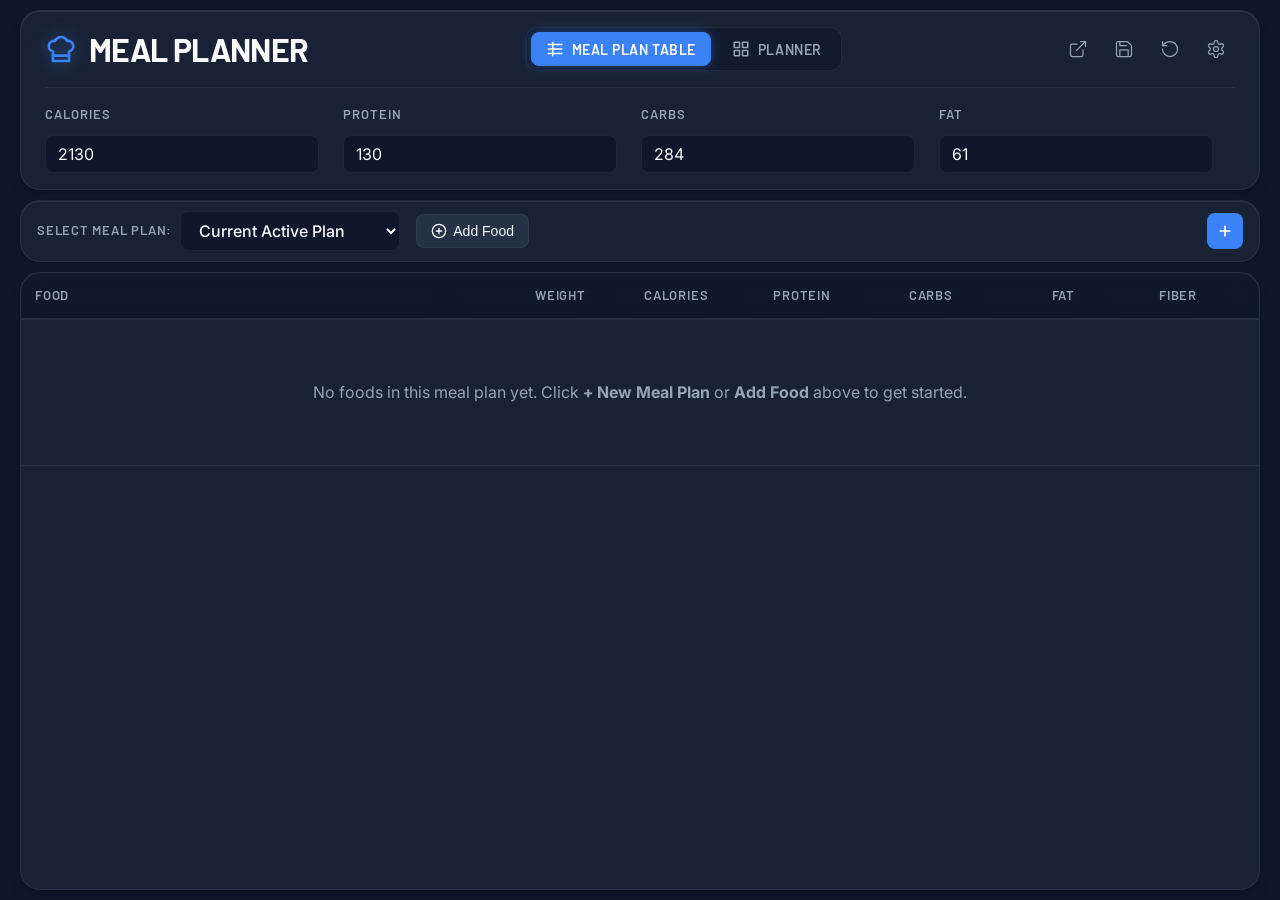
==== commit 0bb21f6a: "Fix food row delete action, toolbar layout, and modal dropdown labels" ====
--- a/index.html
+++ b/index.html
@@ -250,13 +250,6 @@
                             <select id="table-plan-select" class="table-plan-select" aria-label="Select Meal Plan">
                                 <option value="__current__">Current Active Plan</option>
                             </select>
-                            <button id="btn-table-new-plan" class="action-btn" title="Create New Meal Plan" aria-label="Create Plan">
-                                <svg width="16" height="16" viewBox="0 0 24 24" fill="none" stroke="currentColor" stroke-width="2.5" stroke-linecap="round" stroke-linejoin="round">
-                                    <line x1="12" y1="5" x2="12" y2="19"></line>
-                                    <line x1="5" y1="12" x2="19" y2="12"></line>
-                                </svg>
-                                <span>New Meal Plan</span>
-                            </button>
                         </div>
 
                         <button id="btn-table-add-food" class="btn-secondary-action">
@@ -270,18 +263,17 @@
                     </div>
 
                     <div class="table-toolbar-right">
-                        <button id="btn-table-set-active" class="btn-secondary-action" style="display: none;" title="Set this saved plan as current active plan">
-                            <svg width="16" height="16" viewBox="0 0 24 24" fill="none" stroke="currentColor" stroke-width="2" stroke-linecap="round" stroke-linejoin="round">
-                                <polyline points="20 6 9 17 4 12"></polyline>
+                        <button id="btn-table-new-plan" class="action-btn icon-only-btn" title="Create New Meal Plan" aria-label="Create Plan">
+                            <svg width="16" height="16" viewBox="0 0 24 24" fill="none" stroke="currentColor" stroke-width="2.5" stroke-linecap="round" stroke-linejoin="round">
+                                <line x1="12" y1="5" x2="12" y2="19"></line>
+                                <line x1="5" y1="12" x2="19" y2="12"></line>
                             </svg>
-                            <span>Set as Active</span>
                         </button>
-                        <button id="btn-table-delete-plan" class="btn-danger-action" style="display: none;" title="Delete this saved plan">
+                        <button id="btn-table-delete-plan" class="btn-danger-action icon-only-btn" style="display: none;" title="Delete this saved plan" aria-label="Delete Plan">
                             <svg width="16" height="16" viewBox="0 0 24 24" fill="none" stroke="currentColor" stroke-width="2" stroke-linecap="round" stroke-linejoin="round">
                                 <polyline points="3 6 5 6 21 6"></polyline>
                                 <path d="M19 6v14a2 2 0 0 1-2 2H7a2 2 0 0 1-2-2V6m3 0V4a2 2 0 0 1 2-2h4a2 2 0 0 1 2 2v2"></path>
                             </svg>
-                            <span>Delete Plan</span>
                         </button>
                     </div>
                 </section>
@@ -322,9 +314,15 @@
     <div id="save-modal" class="modal-overlay hidden">
         <div class="modal-content">
             <h3>Save Meal Plan</h3>
+            <div class="input-group" id="save-existing-plan-group">
+                <label for="save-existing-plan-select">Existing Plans</label>
+                <select id="save-existing-plan-select" class="table-plan-select" style="width: 100%;">
+                    <option value="">Choose plan</option>
+                </select>
+            </div>
             <div class="input-group">
                 <label for="plan-name-input">Plan Name</label>
-                <input type="text" id="plan-name-input" placeholder="e.g. Bulking Day 1">
+                <input type="text" id="plan-name-input" placeholder="e.g. Bulking Day 1" autocomplete="off">
             </div>
             <div class="modal-actions">
                 <button id="btn-cancel-save" class="icon-btn">Cancel</button>
@@ -349,9 +347,15 @@
     <div id="table-create-plan-modal" class="modal-overlay hidden">
         <div class="modal-content">
             <h3>Create New Meal Plan</h3>
+            <div class="input-group" id="table-existing-plan-group">
+                <label for="table-existing-plan-select">Existing Plans</label>
+                <select id="table-existing-plan-select" class="table-plan-select" style="width: 100%;">
+                    <option value="">Choose plan</option>
+                </select>
+            </div>
             <div class="input-group">
                 <label for="table-new-plan-name-input">Plan Name</label>
-                <input type="text" id="table-new-plan-name-input" placeholder="e.g. High Protein Day 1">
+                <input type="text" id="table-new-plan-name-input" placeholder="e.g. High Protein Day 1" autocomplete="off">
             </div>
             <div style="display: flex; align-items: center; gap: 8px; margin-top: 4px;">
                 <input type="checkbox" id="table-copy-active-plan-check" style="cursor: pointer;">
@@ -361,7 +365,7 @@
             </div>
             <div class="modal-actions">
                 <button type="button" id="btn-cancel-create-table-plan" class="icon-btn">Cancel</button>
-                <button type="button" id="btn-confirm-create-table-plan" class="action-btn">Create Plan</button>
+                <button type="button" id="btn-confirm-create-table-plan" class="action-btn">Save Plan</button>
             </div>
         </div>
     </div>
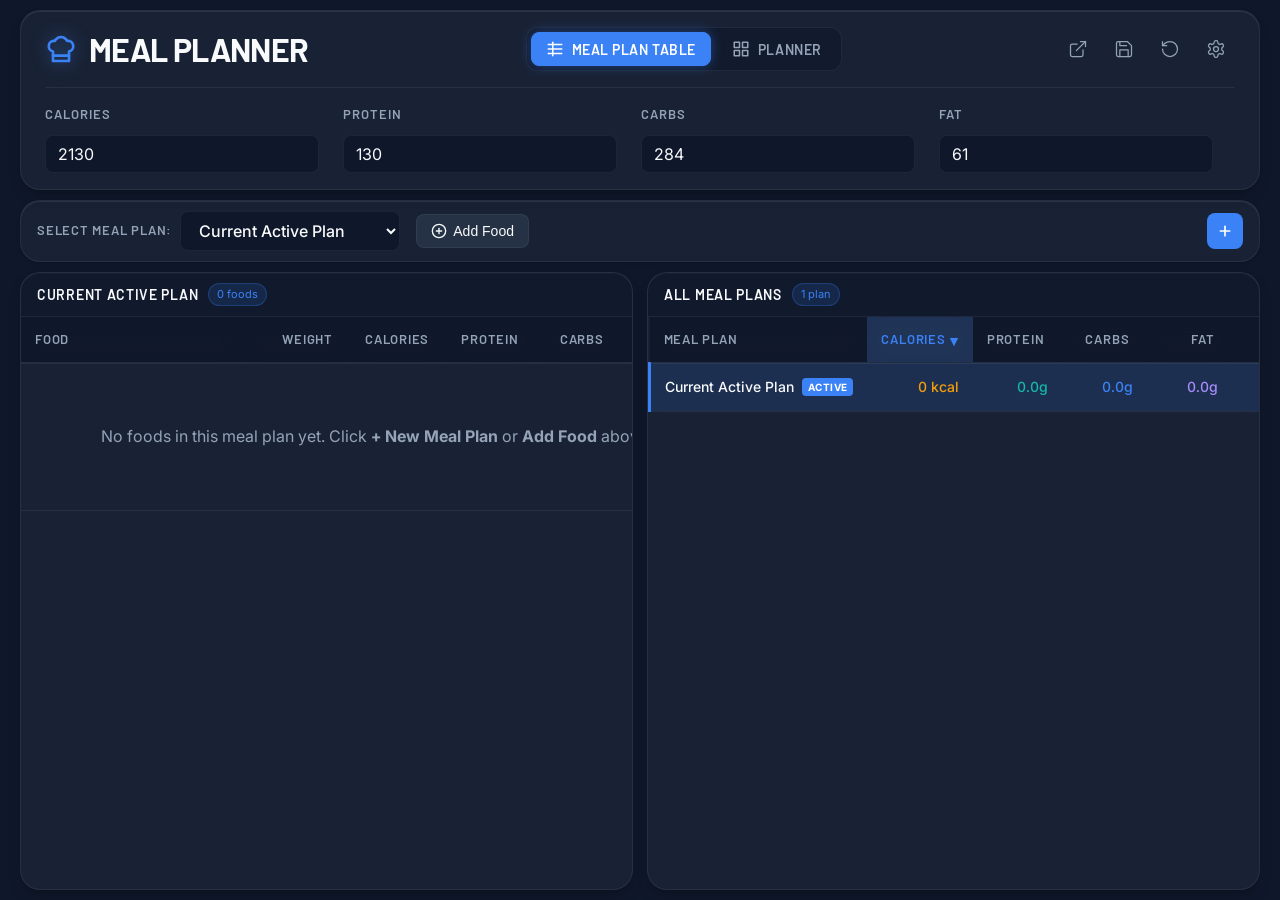
==== commit 2aaa612d: "Add MillD High Protein Atta, 1x2 table layout, and All Meal Plans comparison table with column sorti" ====
--- a/index.html
+++ b/index.html
@@ -278,31 +278,67 @@
                     </div>
                 </section>
 
-                <!-- Table Container -->
-                <section class="meal-plan-table-container">
-                    <div id="table-content-wrapper" class="table-scroll-wrapper">
-                        <table class="meal-plan-table">
-                            <thead>
-                                <tr>
-                                    <th class="col-left col-food sortable" data-sort="food" title="Click to sort by Food">Food<span class="sort-indicator"></span></th>
-                                    <th class="col-weight sortable" data-sort="weight" title="Click to sort by Weight">Weight<span class="sort-indicator"></span></th>
-                                    <th class="col-cal sortable" data-sort="calories" title="Click to sort by Calories">Calories<span class="sort-indicator"></span></th>
-                                    <th class="col-pro sortable" data-sort="protein" title="Click to sort by Protein">Protein<span class="sort-indicator"></span></th>
-                                    <th class="col-carb sortable" data-sort="carbs" title="Click to sort by Carbs">Carbs<span class="sort-indicator"></span></th>
-                                    <th class="col-fat sortable" data-sort="fat" title="Click to sort by Fat">Fat<span class="sort-indicator"></span></th>
-                                    <th class="col-fiber sortable" data-sort="fiber" title="Click to sort by Fiber">Fiber<span class="sort-indicator"></span></th>
-                                    <th class="col-action"></th>
-                                </tr>
-                            </thead>
-                            <tbody id="table-body">
-                                <!-- Injected by table.js -->
-                            </tbody>
-                            <tfoot id="table-foot">
-                                <!-- Grand Totals injected by table.js -->
-                            </tfoot>
-                        </table>
-                    </div>
-                </section>
+                <!-- 1x2 Grid: Left (Current Meal Plan) & Right (All Meal Plans Comparison) -->
+                <div class="table-panels-grid">
+                    <!-- Left Panel: Current Meal Plan -->
+                    <section class="meal-plan-table-container table-panel-left">
+                        <div class="table-panel-header">
+                            <div class="table-panel-title">
+                                <h3 id="current-plan-display-name">Current Meal Plan</h3>
+                                <span class="table-panel-badge" id="current-plan-item-count">0 foods</span>
+                            </div>
+                        </div>
+                        <div id="table-content-wrapper" class="table-scroll-wrapper">
+                            <table class="meal-plan-table">
+                                <thead>
+                                    <tr>
+                                        <th class="col-left col-food sortable" data-sort="food" title="Click to sort by Food">Food<span class="sort-indicator"></span></th>
+                                        <th class="col-weight sortable" data-sort="weight" title="Click to sort by Weight">Weight<span class="sort-indicator"></span></th>
+                                        <th class="col-cal sortable" data-sort="calories" title="Click to sort by Calories">Calories<span class="sort-indicator"></span></th>
+                                        <th class="col-pro sortable" data-sort="protein" title="Click to sort by Protein">Protein<span class="sort-indicator"></span></th>
+                                        <th class="col-carb sortable" data-sort="carbs" title="Click to sort by Carbs">Carbs<span class="sort-indicator"></span></th>
+                                        <th class="col-fat sortable" data-sort="fat" title="Click to sort by Fat">Fat<span class="sort-indicator"></span></th>
+                                        <th class="col-fiber sortable" data-sort="fiber" title="Click to sort by Fiber">Fiber<span class="sort-indicator"></span></th>
+                                        <th class="col-action"></th>
+                                    </tr>
+                                </thead>
+                                <tbody id="table-body">
+                                    <!-- Injected by table.js -->
+                                </tbody>
+                                <tfoot id="table-foot">
+                                    <!-- Grand Totals injected by table.js -->
+                                </tfoot>
+                            </table>
+                        </div>
+                    </section>
+
+                    <!-- Right Panel: All Meal Plans Comparison Table -->
+                    <section class="meal-plan-table-container table-panel-right">
+                        <div class="table-panel-header">
+                            <div class="table-panel-title">
+                                <h3>All Meal Plans</h3>
+                                <span class="table-panel-badge" id="all-plans-count-badge">0 plans</span>
+                            </div>
+                        </div>
+                        <div id="compare-table-content-wrapper" class="table-scroll-wrapper">
+                            <table class="meal-plan-table compare-plans-table">
+                                <thead>
+                                    <tr>
+                                        <th class="col-left col-plan-name sortable-compare" data-compare-sort="name" title="Click to sort by Plan Name">Meal Plan<span class="sort-indicator"></span></th>
+                                        <th class="col-cal sortable-compare active-sort" data-compare-sort="calories" title="Click to sort by Calories">Calories<span class="sort-indicator"> ▼</span></th>
+                                        <th class="col-pro sortable-compare" data-compare-sort="protein" title="Click to sort by Protein">Protein<span class="sort-indicator"></span></th>
+                                        <th class="col-carb sortable-compare" data-compare-sort="carbs" title="Click to sort by Carbs">Carbs<span class="sort-indicator"></span></th>
+                                        <th class="col-fat sortable-compare" data-compare-sort="fat" title="Click to sort by Fat">Fat<span class="sort-indicator"></span></th>
+                                        <th class="col-fiber sortable-compare" data-compare-sort="fiber" title="Click to sort by Fiber">Fiber<span class="sort-indicator"></span></th>
+                                    </tr>
+                                </thead>
+                                <tbody id="compare-table-body">
+                                    <!-- Injected by table.js -->
+                                </tbody>
+                            </table>
+                        </div>
+                    </section>
+                </div>
             </main>
         </div>
     </div>
@@ -392,14 +428,14 @@
     </div>
 
     <!-- Modular Table Scripts -->
-    <script src="table/data-store.js?v=4"></script>
-    <script src="table/nutrition-popover.js?v=4"></script>
-    <script src="table/column-sort.js?v=4"></script>
-    <script src="table/drag-drop.js?v=4"></script>
-    <script src="table/table-renderer.js?v=4"></script>
-    <script src="table/modals.js?v=4"></script>
-    <script src="table/table.js?v=4"></script>
-    <script src="app.js?v=4"></script>
+    <script src="table/data-store.js?v=5"></script>
+    <script src="table/nutrition-popover.js?v=5"></script>
+    <script src="table/column-sort.js?v=5"></script>
+    <script src="table/drag-drop.js?v=5"></script>
+    <script src="table/table-renderer.js?v=5"></script>
+    <script src="table/modals.js?v=5"></script>
+    <script src="table/table.js?v=5"></script>
+    <script src="app.js?v=5"></script>
 </body>
 
 </html>
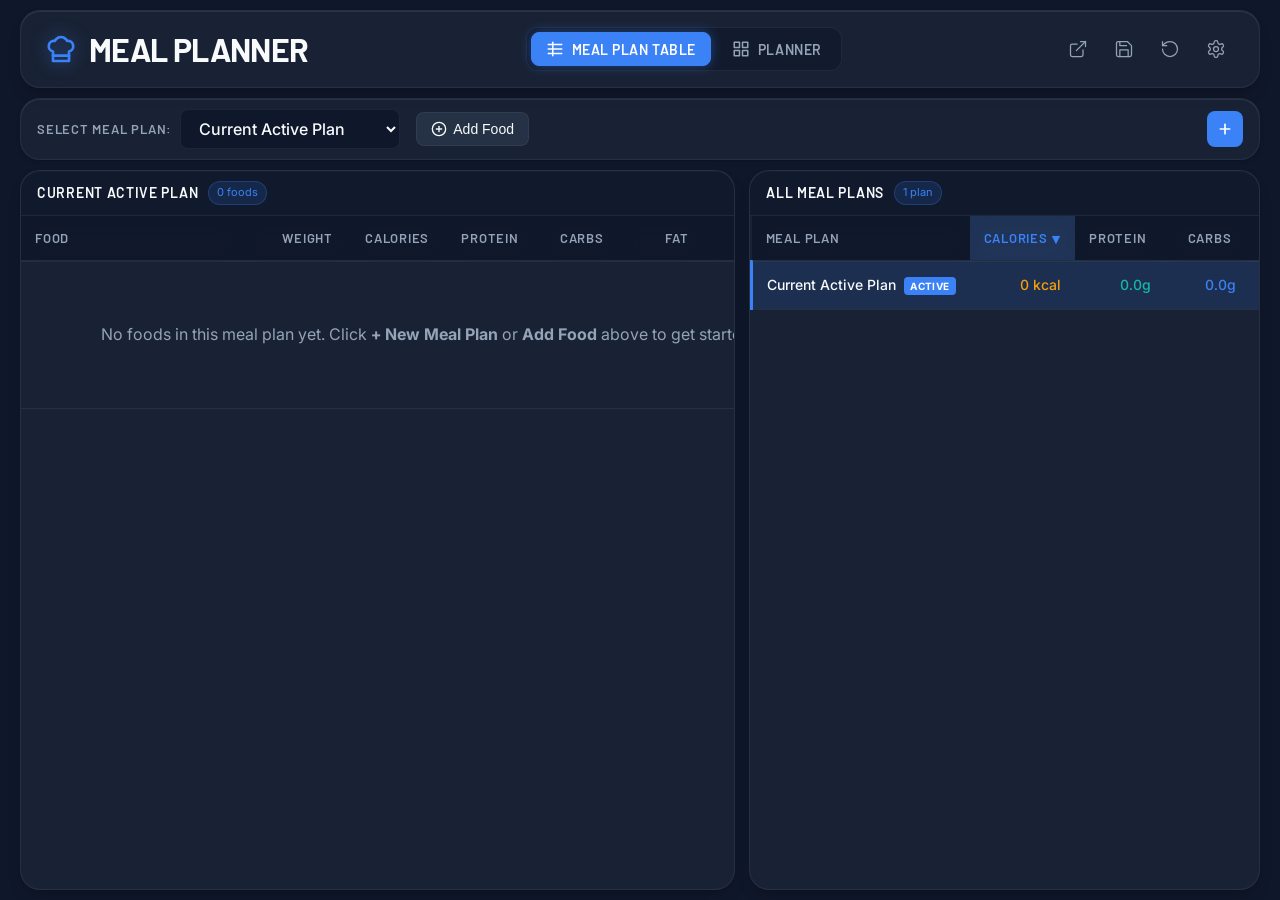
==== commit 669174b0: "Hide top macro summary in table view and widen active meal plan table in 1x2 grid" ====
--- a/index.html
+++ b/index.html
@@ -5,7 +5,7 @@
     <meta charset="UTF-8">
     <meta name="viewport" content="width=device-width, initial-scale=1.0">
     <title>Meal Planner & Macro Tracker</title>
-    <link rel="stylesheet" href="styles/main.css?v=5">
+    <link rel="stylesheet" href="styles/main.css?v=6">
     <link rel="preconnect" href="https://fonts.googleapis.com">
     <link rel="preconnect" href="https://fonts.gstatic.com" crossorigin>
     <link
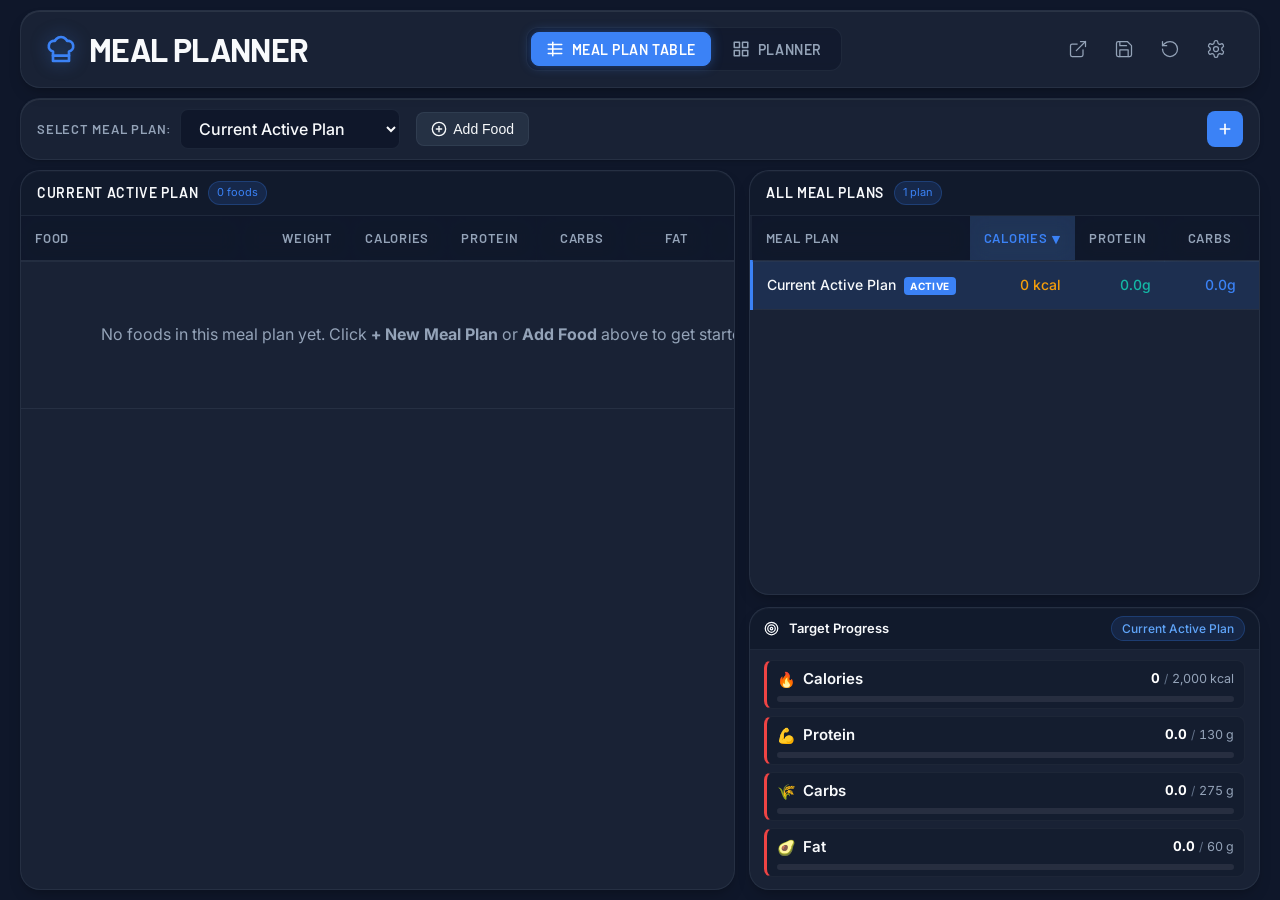
==== commit 42f29b58: "Add macro requirements JSON, compact target progress panel, and server disk sync" ====
--- a/index.html
+++ b/index.html
@@ -5,7 +5,7 @@
     <meta charset="UTF-8">
     <meta name="viewport" content="width=device-width, initial-scale=1.0">
     <title>Meal Planner & Macro Tracker</title>
-    <link rel="stylesheet" href="styles/main.css?v=6">
+    <link rel="stylesheet" href="styles/main.css?v=9">
     <link rel="preconnect" href="https://fonts.googleapis.com">
     <link rel="preconnect" href="https://fonts.gstatic.com" crossorigin>
     <link
@@ -132,7 +132,7 @@
             <div class="user-inputs">
                 <div class="input-group">
                     <label>Calories</label>
-                    <input type="number" id="goal-calories" value="2130">
+                    <input type="number" id="goal-calories" value="2000">
                 </div>
                 <div class="input-group">
                     <label>Protein</label>
@@ -140,11 +140,11 @@
                 </div>
                 <div class="input-group">
                     <label>Carbs</label>
-                    <input type="number" id="goal-carbs" value="284">
+                    <input type="number" id="goal-carbs" value="275">
                 </div>
                 <div class="input-group">
                     <label>Fat</label>
-                    <input type="number" id="goal-fat" value="61">
+                    <input type="number" id="goal-fat" value="60">
                 </div>
             </div>
         </header>
@@ -205,21 +205,21 @@
                                 <div class="progress-bar-bg">
                                     <div class="progress-bar-fill"></div>
                                 </div>
-                                <span class="value">0 / 150g</span>
+                                <span class="value">0 / 130g</span>
                             </div>
                             <div class="macro-row" id="summary-carbs">
                                 <span class="label">Carbs</span>
                                 <div class="progress-bar-bg">
                                     <div class="progress-bar-fill"></div>
                                 </div>
-                                <span class="value">0 / 200g</span>
+                                <span class="value">0 / 275g</span>
                             </div>
                             <div class="macro-row" id="summary-fat">
                                 <span class="label">Fat</span>
                                 <div class="progress-bar-bg">
                                     <div class="progress-bar-fill"></div>
                                 </div>
-                                <span class="value">0 / 65g</span>
+                                <span class="value">0 / 60g</span>
                             </div>
                             <div class="macro-row" id="summary-price">
                                 <span class="label">Total Cost</span>
@@ -312,32 +312,53 @@
                         </div>
                     </section>
 
-                    <!-- Right Panel: All Meal Plans Comparison Table -->
-                    <section class="meal-plan-table-container table-panel-right">
-                        <div class="table-panel-header">
-                            <div class="table-panel-title">
-                                <h3>All Meal Plans</h3>
-                                <span class="table-panel-badge" id="all-plans-count-badge">0 plans</span>
-                            </div>
-                        </div>
-                        <div id="compare-table-content-wrapper" class="table-scroll-wrapper">
-                            <table class="meal-plan-table compare-plans-table">
-                                <thead>
-                                    <tr>
-                                        <th class="col-left col-plan-name sortable-compare" data-compare-sort="name" title="Click to sort by Plan Name">Meal Plan<span class="sort-indicator"></span></th>
-                                        <th class="col-cal sortable-compare active-sort" data-compare-sort="calories" title="Click to sort by Calories">Calories<span class="sort-indicator"> ▼</span></th>
-                                        <th class="col-pro sortable-compare" data-compare-sort="protein" title="Click to sort by Protein">Protein<span class="sort-indicator"></span></th>
-                                        <th class="col-carb sortable-compare" data-compare-sort="carbs" title="Click to sort by Carbs">Carbs<span class="sort-indicator"></span></th>
-                                        <th class="col-fat sortable-compare" data-compare-sort="fat" title="Click to sort by Fat">Fat<span class="sort-indicator"></span></th>
-                                        <th class="col-fiber sortable-compare" data-compare-sort="fiber" title="Click to sort by Fiber">Fiber<span class="sort-indicator"></span></th>
-                                    </tr>
-                                </thead>
-                                <tbody id="compare-table-body">
-                                    <!-- Injected by table.js -->
-                                </tbody>
-                            </table>
-                        </div>
-                    </section>
+                    <!-- Right Column: Top Half (All Meal Plans) & Bottom Half (Target Progress) -->
+                    <div class="table-panel-right">
+                        <!-- Top Half: All Meal Plans Comparison Table -->
+                        <section class="meal-plan-table-container table-panel-right-top">
+                            <div class="table-panel-header">
+                                <div class="table-panel-title">
+                                    <h3>All Meal Plans</h3>
+                                    <span class="table-panel-badge" id="all-plans-count-badge">0 plans</span>
+                                </div>
+                            </div>
+                            <div id="compare-table-content-wrapper" class="table-scroll-wrapper">
+                                <table class="meal-plan-table compare-plans-table">
+                                    <thead>
+                                        <tr>
+                                            <th class="col-left col-plan-name sortable-compare" data-compare-sort="name" title="Click to sort by Plan Name">Meal Plan<span class="sort-indicator"></span></th>
+                                            <th class="col-cal sortable-compare active-sort" data-compare-sort="calories" title="Click to sort by Calories">Calories<span class="sort-indicator"> ▼</span></th>
+                                            <th class="col-pro sortable-compare" data-compare-sort="protein" title="Click to sort by Protein">Protein<span class="sort-indicator"></span></th>
+                                            <th class="col-carb sortable-compare" data-compare-sort="carbs" title="Click to sort by Carbs">Carbs<span class="sort-indicator"></span></th>
+                                            <th class="col-fat sortable-compare" data-compare-sort="fat" title="Click to sort by Fat">Fat<span class="sort-indicator"></span></th>
+                                            <th class="col-fiber sortable-compare" data-compare-sort="fiber" title="Click to sort by Fiber">Fiber<span class="sort-indicator"></span></th>
+                                        </tr>
+                                    </thead>
+                                    <tbody id="compare-table-body">
+                                        <!-- Injected by table.js -->
+                                    </tbody>
+                                </table>
+                            </div>
+                        </section>
+
+                        <!-- Bottom Half: Target Progress for Current Meal Plan -->
+                        <section class="meal-plan-table-container table-panel-right-bottom" id="target-progress-panel">
+                            <div class="table-panel-header">
+                                <div class="table-panel-title">
+                                    <svg width="15" height="15" viewBox="0 0 24 24" fill="none" stroke="currentColor" stroke-width="2" stroke-linecap="round" stroke-linejoin="round">
+                                        <circle cx="12" cy="12" r="10"></circle>
+                                        <circle cx="12" cy="12" r="6"></circle>
+                                        <circle cx="12" cy="12" r="2"></circle>
+                                    </svg>
+                                    <h3 id="target-progress-plan-name">Target Progress</h3>
+                                </div>
+                                <span class="table-panel-badge" id="target-progress-plan-badge">Active Plan</span>
+                            </div>
+                            <div class="target-progress-container" id="target-progress-container">
+                                <!-- Progress bars injected by TableRenderer -->
+                            </div>
+                        </section>
+                    </div>
                 </div>
             </main>
         </div>
@@ -428,14 +449,14 @@
     </div>
 
     <!-- Modular Table Scripts -->
-    <script src="table/data-store.js?v=5"></script>
-    <script src="table/nutrition-popover.js?v=5"></script>
-    <script src="table/column-sort.js?v=5"></script>
-    <script src="table/drag-drop.js?v=5"></script>
-    <script src="table/table-renderer.js?v=5"></script>
-    <script src="table/modals.js?v=5"></script>
-    <script src="table/table.js?v=5"></script>
-    <script src="app.js?v=5"></script>
+    <script src="table/data-store.js?v=7"></script>
+    <script src="table/nutrition-popover.js?v=7"></script>
+    <script src="table/column-sort.js?v=7"></script>
+    <script src="table/drag-drop.js?v=7"></script>
+    <script src="table/table-renderer.js?v=7"></script>
+    <script src="table/modals.js?v=7"></script>
+    <script src="table/table.js?v=7"></script>
+    <script src="app.js?v=7"></script>
 </body>
 
 </html>
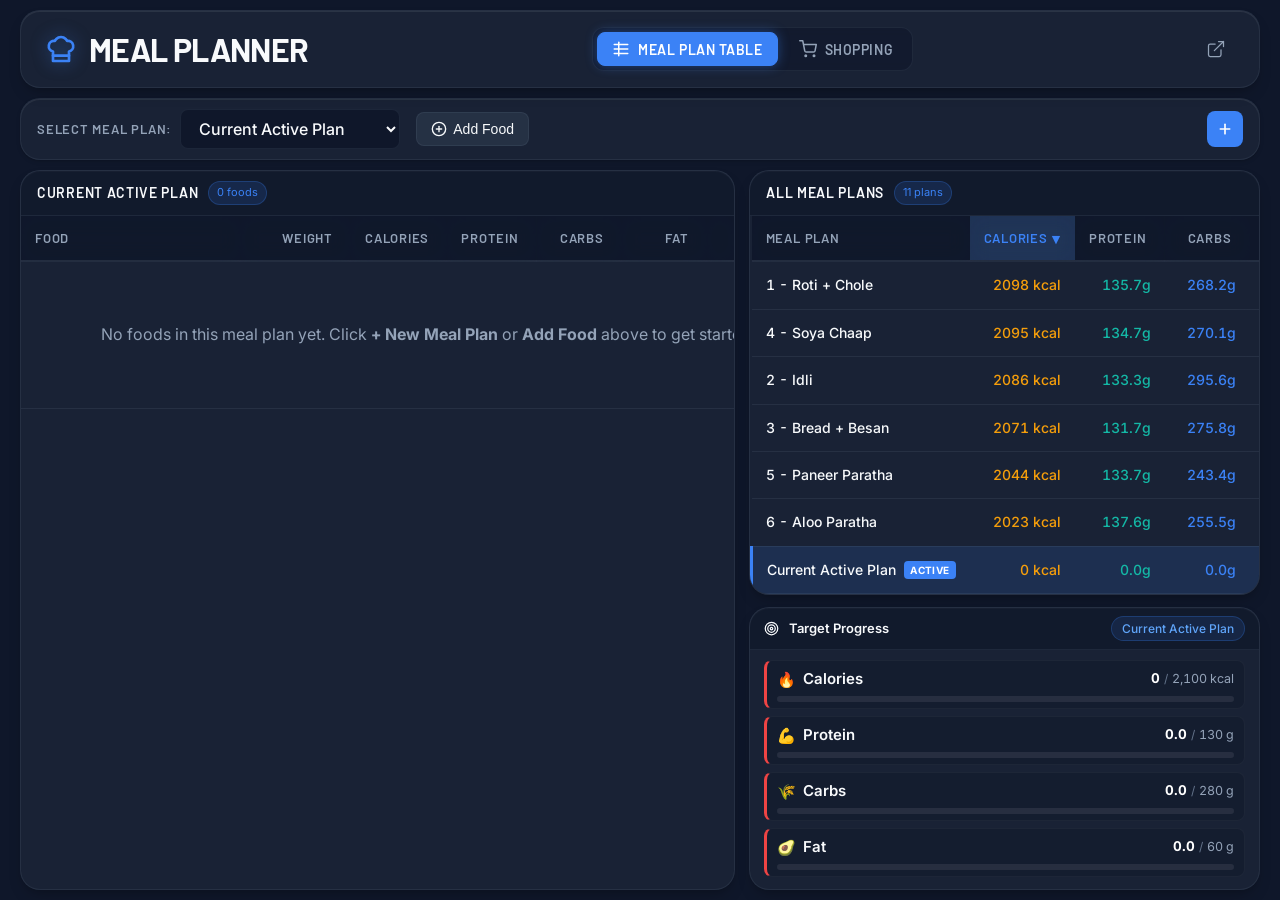
==== commit e88902ae: "Add Shopping tab, remove Planner tab, and update food prices in foods.json" ====
--- a/index.html
+++ b/index.html
@@ -5,7 +5,7 @@
     <meta charset="UTF-8">
     <meta name="viewport" content="width=device-width, initial-scale=1.0">
     <title>Meal Planner & Macro Tracker</title>
-    <link rel="stylesheet" href="styles/main.css?v=9">
+    <link rel="stylesheet" href="styles/main.css?v=10">
     <link rel="preconnect" href="https://fonts.googleapis.com">
     <link rel="preconnect" href="https://fonts.gstatic.com" crossorigin>
     <link
@@ -40,14 +40,13 @@
                         </svg>
                         <span>Meal Plan Table</span>
                     </button>
-                    <button type="button" id="tab-btn-planner" class="nav-tab" title="Drag & Drop Board Planner">
+                    <button type="button" id="tab-btn-shopping" class="nav-tab" title="Weekly Shopping List">
                         <svg width="18" height="18" viewBox="0 0 24 24" fill="none" stroke="currentColor" stroke-width="2" stroke-linecap="round" stroke-linejoin="round">
-                            <rect x="3" y="3" width="7" height="7"></rect>
-                            <rect x="14" y="3" width="7" height="7"></rect>
-                            <rect x="14" y="14" width="7" height="7"></rect>
-                            <rect x="3" y="14" width="7" height="7"></rect>
+                            <circle cx="9" cy="21" r="1"></circle>
+                            <circle cx="20" cy="21" r="1"></circle>
+                            <path d="M1 1h4l2.68 13.39a2 2 0 0 0 2 1.61h9.72a2 2 0 0 0 2-1.61L23 6H6"></path>
                         </svg>
-                        <span>Planner</span>
+                        <span>Shopping</span>
                     </button>
                 </nav>
 
@@ -59,31 +58,6 @@
                             <line x1="10" y1="14" x2="21" y2="3"></line>
                         </svg>
                     </a>
-                    <button id="btn-save-plan" class="icon-btn" aria-label="Save Plan" title="Save Plan">
-                        <svg width="20" height="20" viewBox="0 0 24 24" fill="none" stroke="currentColor" stroke-width="1.5"
-                            stroke-linecap="round" stroke-linejoin="round">
-                            <path d="M19 21H5a2 2 0 0 1-2-2V5a2 2 0 0 1 2-2h11l5 5v11a2 2 0 0 1-2 2z"></path>
-                            <polyline points="17 21 17 13 7 13 7 21"></polyline>
-                            <polyline points="7 3 7 8 15 8"></polyline>
-                        </svg>
-                    </button>
-                    <button id="btn-reset" class="icon-btn danger-icon-btn" aria-label="Reset Planner"
-                        title="Reset Planner">
-                        <svg width="20" height="20" viewBox="0 0 24 24" fill="none" stroke="currentColor"
-                            stroke-width="1.5" stroke-linecap="round" stroke-linejoin="round">
-                            <path d="M3 12a9 9 0 1 0 9-9 9.75 9.75 0 0 0-6.74 2.74L3 8"></path>
-                            <path d="M3 3v5h5"></path>
-                        </svg>
-                    </button>
-                    <button id="toggle-settings" class="icon-btn" aria-label="Toggle Settings">
-                        <svg width="20" height="20" viewBox="0 0 24 24" fill="none" stroke="currentColor"
-                            stroke-width="1.5">
-                            <path
-                                d="M12.22 2h-.44a2 2 0 0 0-2 2v.18a2 2 0 0 1-1 1.73l-.43.25a2 2 0 0 1-2 0l-.15-.08a2 2 0 0 0-2.73.73l-.22.38a2 2 0 0 0 .73 2.73l.15.1a2 2 0 0 1 1 1.72v.51a2 2 0 0 1-1 1.74l-.15.09a2 2 0 0 0-.73 2.73l.22.38a2 2 0 0 0 2.73.73l.15-.08a2 2 0 0 1 2 0l.43.25a2 2 0 0 1 1 1.73V20a2 2 0 0 0 2 2h.44a2 2 0 0 0 2-2v-.18a2 2 0 0 1 1-1.73l.43-.25a2 2 0 0 1 2 0l.15.08a2 2 0 0 0 2.73-.73l.22-.38a2 2 0 0 0-.73-2.73l-.15-.1a2 2 0 0 1-1-1.72v-.51a2 2 0 0 1 1-1.74l.15-.09a2 2 0 0 0 .73-2.73l-.22-.38a2 2 0 0 0-2.73-.73l-.15.08a2 2 0 0 1-2 0l-.43-.25a2 2 0 0 1-1-1.73V4a2 2 0 0 0-2-2z">
-                            </path>
-                            <circle cx="12" cy="12" r="3"></circle>
-                        </svg>
-                    </button>
                 </div>
             </div>
 
@@ -362,6 +336,104 @@
                 </div>
             </main>
         </div>
+
+        <!-- Shopping Tab View -->
+        <div id="view-shopping" class="view-container hidden">
+            <main class="table-view-container">
+                <!-- Shopping Toolbar -->
+                <section class="table-toolbar">
+                    <div class="table-toolbar-left">
+                        <div class="plan-select-wrapper">
+                            <label for="shopping-plan-select">Choose Meal Plan:</label>
+                            <select id="shopping-plan-select" class="table-plan-select" aria-label="Choose Meal Plan for Shopping">
+                                <option value="">Select Meal Plan</option>
+                            </select>
+                        </div>
+
+                        <button type="button" id="btn-shopping-add-plan" class="btn-secondary-action">
+                            <svg width="16" height="16" viewBox="0 0 24 24" fill="none" stroke="currentColor" stroke-width="2" stroke-linecap="round" stroke-linejoin="round">
+                                <circle cx="12" cy="12" r="10"></circle>
+                                <line x1="12" y1="8" x2="12" y2="16"></line>
+                                <line x1="8" y1="12" x2="16" y2="12"></line>
+                            </svg>
+                            <span>Include Plan</span>
+                        </button>
+
+                        <button type="button" id="btn-shopping-add-all" class="btn-secondary-action">
+                            <svg width="16" height="16" viewBox="0 0 24 24" fill="none" stroke="currentColor" stroke-width="2" stroke-linecap="round" stroke-linejoin="round">
+                                <polyline points="20 6 9 17 4 12"></polyline>
+                            </svg>
+                            <span>Include All Plans</span>
+                        </button>
+                    </div>
+
+                    <div class="table-toolbar-right">
+                        <button type="button" id="btn-shopping-clear" class="btn-danger-action" title="Clear included meal plans and reset shopping list">
+                            <svg width="15" height="15" viewBox="0 0 24 24" fill="none" stroke="currentColor" stroke-width="2" stroke-linecap="round" stroke-linejoin="round">
+                                <polyline points="3 6 5 6 21 6"></polyline>
+                                <path d="M19 6v14a2 2 0 0 1-2 2H7a2 2 0 0 1-2-2V6m3 0V4a2 2 0 0 1 2-2h4a2 2 0 0 1 2 2v2"></path>
+                            </svg>
+                            <span>Clear List</span>
+                        </button>
+                    </div>
+                </section>
+
+                <!-- 1x2 Grid: Left (Shopping List Table) & Right (Meal Plans Selector) -->
+                <div class="table-panels-grid">
+                    <!-- Left Panel: Aggregated Shopping Items (Food, Weight, Cost) -->
+                    <section class="meal-plan-table-container table-panel-left">
+                        <div class="table-panel-header">
+                            <div class="table-panel-title">
+                                <h3>Shopping List</h3>
+                                <span class="table-panel-badge" id="shopping-item-count">0 items</span>
+                            </div>
+                        </div>
+                        <div class="table-scroll-wrapper">
+                            <table class="meal-plan-table shopping-list-table">
+                                <thead>
+                                    <tr>
+                                        <th class="col-left col-food sortable-shopping" data-shopping-sort="food" title="Click to sort by Food">Food<span class="sort-indicator"></span></th>
+                                        <th class="col-weight sortable-shopping active-sort" data-shopping-sort="weight" title="Click to sort by Weight">Weight<span class="sort-indicator"> ▼</span></th>
+                                        <th class="col-cost sortable-shopping" data-shopping-sort="cost" title="Click to sort by Cost">Cost<span class="sort-indicator"></span></th>
+                                        <th class="col-action"></th>
+                                    </tr>
+                                </thead>
+                                <tbody id="shopping-table-body">
+                                    <!-- Injected by shopping.js -->
+                                </tbody>
+                                <tfoot id="shopping-table-foot">
+                                    <!-- Totals injected by shopping.js -->
+                                </tfoot>
+                            </table>
+                        </div>
+                    </section>
+
+                    <!-- Right Panel: Meal Plans to Include -->
+                    <section class="meal-plan-table-container">
+                        <div class="table-panel-header">
+                            <div class="table-panel-title">
+                                <h3>Meal Plans</h3>
+                                <span class="table-panel-badge" id="shopping-included-plans-badge">0 plans included</span>
+                            </div>
+                        </div>
+                        <div class="table-scroll-wrapper">
+                            <table class="meal-plan-table compare-plans-table">
+                                <thead>
+                                    <tr>
+                                        <th class="col-left col-plan-name">Meal Plan</th>
+                                        <th class="col-num">Items</th>
+                                        <th style="text-align: right;">Action</th>
+                                    </tr>
+                                </thead>
+                                <tbody id="shopping-plans-table-body">
+                                    <!-- Injected by shopping.js -->
+                                </tbody>
+                            </table>
+                        </div>
+                    </section>
+                </div>
+            </main>
+        </div>
     </div>
 
     <!-- Drag Image (Hidden) -->
@@ -449,14 +521,15 @@
     </div>
 
     <!-- Modular Table Scripts -->
-    <script src="table/data-store.js?v=7"></script>
-    <script src="table/nutrition-popover.js?v=7"></script>
-    <script src="table/column-sort.js?v=7"></script>
-    <script src="table/drag-drop.js?v=7"></script>
-    <script src="table/table-renderer.js?v=7"></script>
-    <script src="table/modals.js?v=7"></script>
-    <script src="table/table.js?v=7"></script>
-    <script src="app.js?v=7"></script>
+    <script src="table/data-store.js?v=8"></script>
+    <script src="table/nutrition-popover.js?v=8"></script>
+    <script src="table/column-sort.js?v=8"></script>
+    <script src="table/drag-drop.js?v=8"></script>
+    <script src="table/table-renderer.js?v=8"></script>
+    <script src="table/modals.js?v=8"></script>
+    <script src="table/shopping.js?v=8"></script>
+    <script src="table/table.js?v=8"></script>
+    <script src="app.js?v=8"></script>
 </body>
 
 </html>
